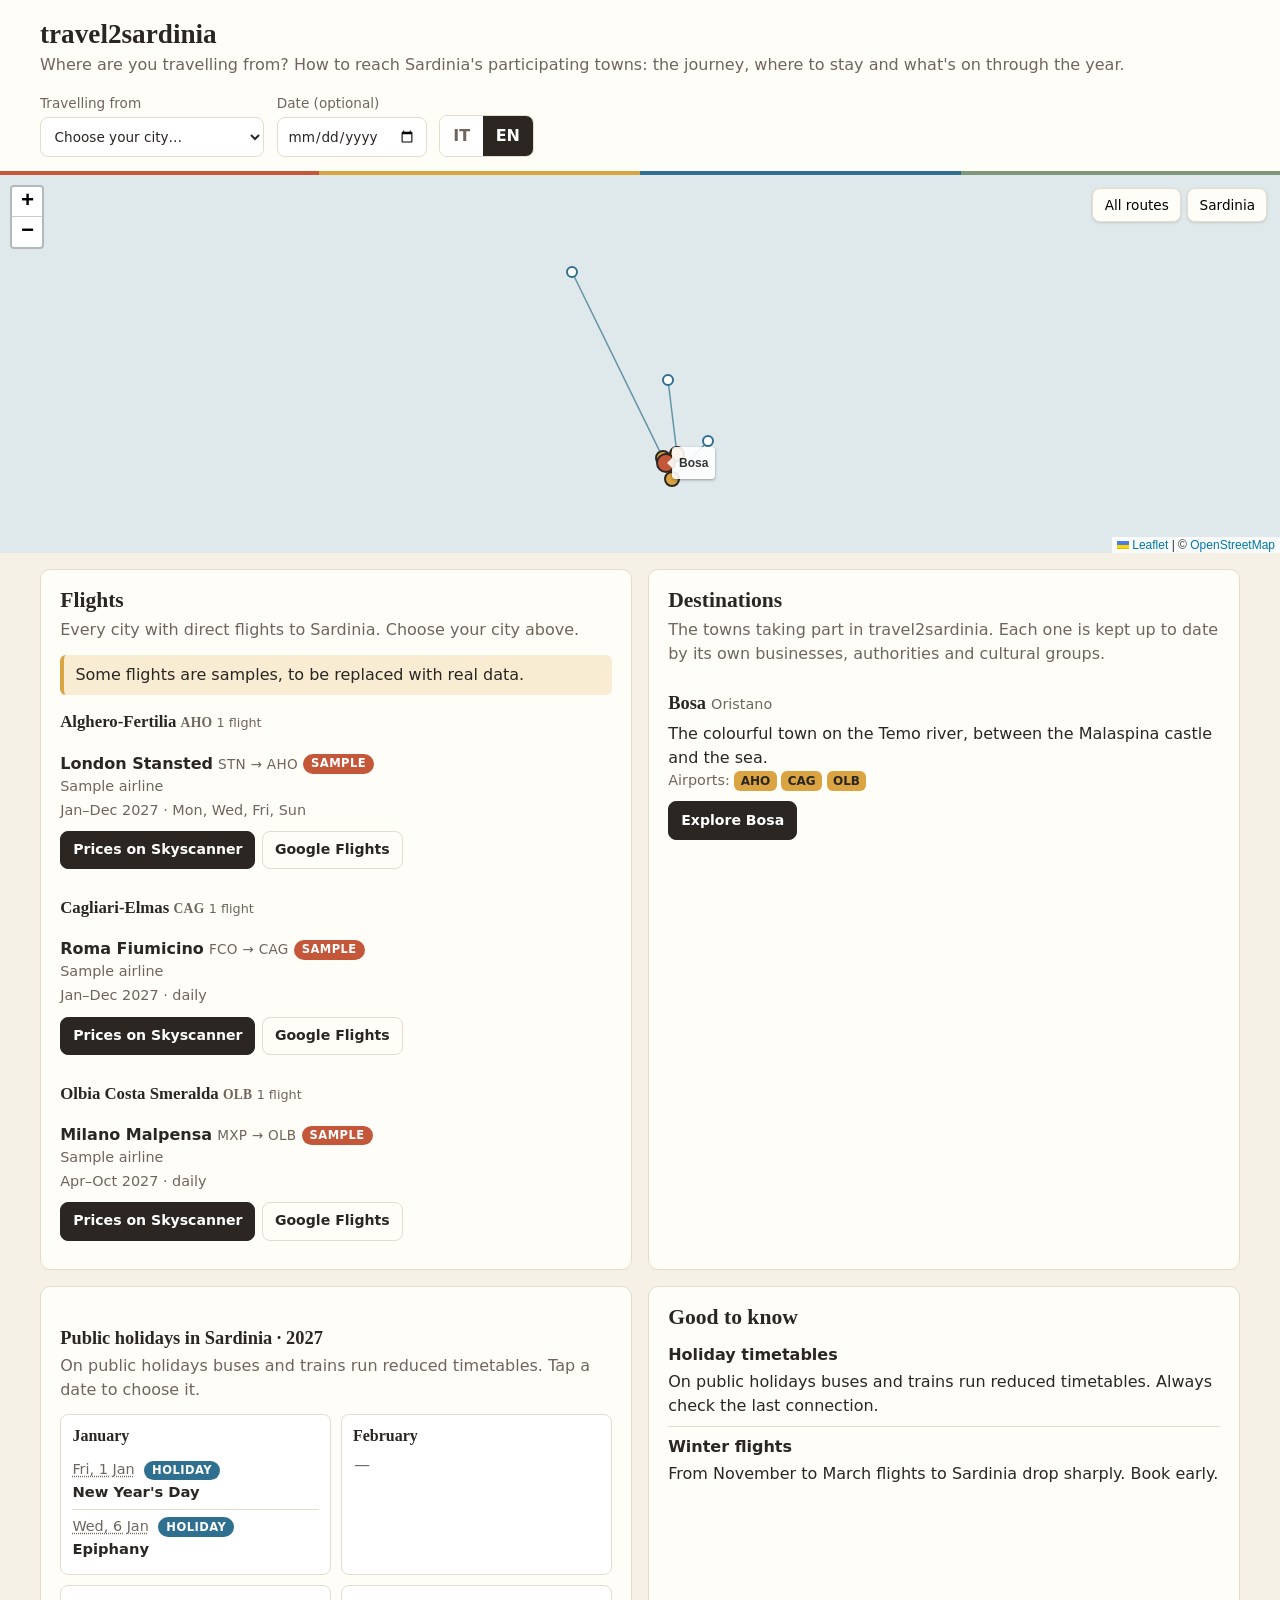
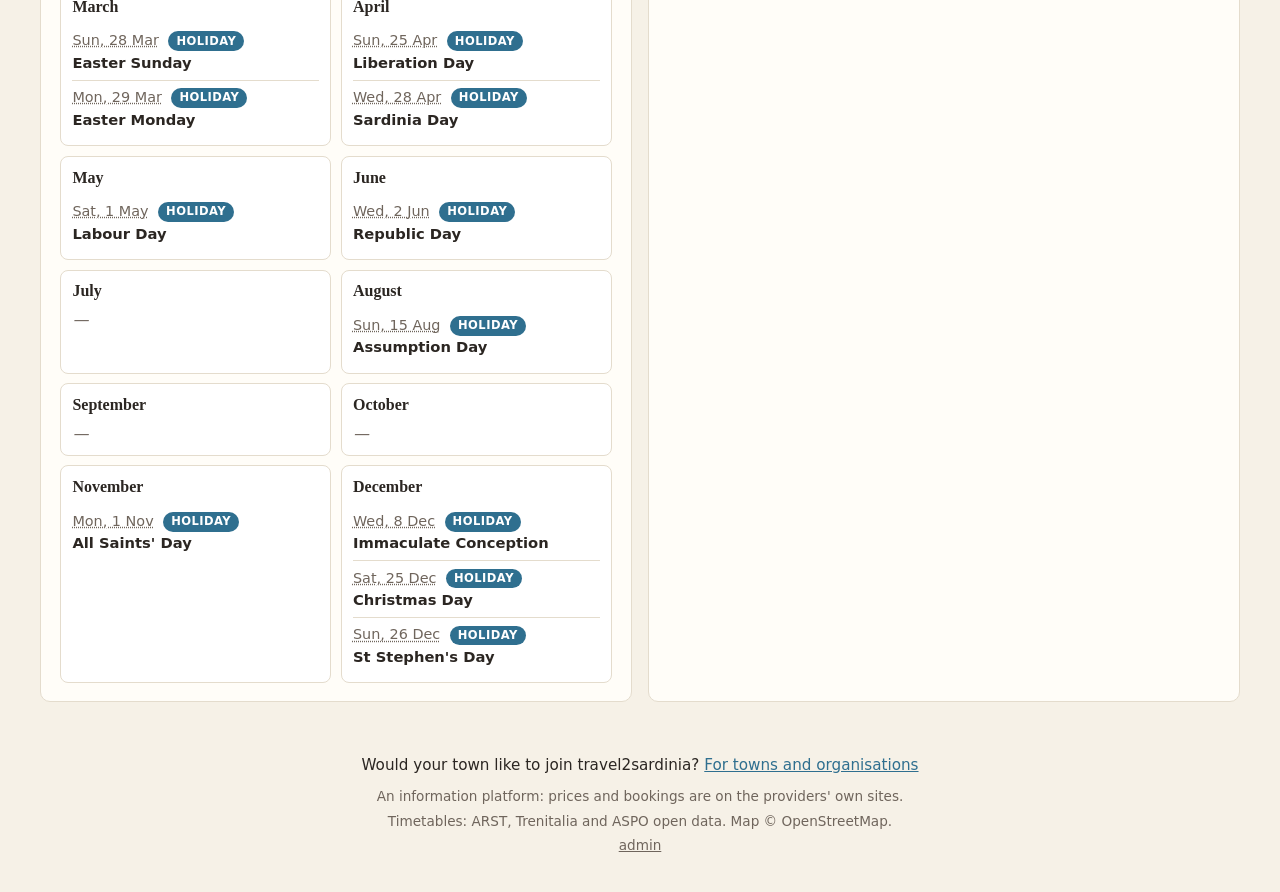
==== index.html @ 2753a371 "Reframe as travel2sardinia: island home, Bosa as first destination, per-town data, admin and organis" ====
<!doctype html>
<html lang="en">
<head>
  <meta charset="utf-8">
  <meta name="viewport" content="width=device-width, initial-scale=1">
  <title>travel2sardinia</title>
  <meta name="description" content="Come arrivare nei paesi della Sardegna: voli, autobus e treni, dove dormire, eventi. How to reach Sardinia's towns: flights, buses and trains, where to stay, events.">
  <link rel="icon" href="data:image/svg+xml,%3Csvg xmlns=%22http://www.w3.org/2000/svg%22 viewBox=%220 0 32 32%22%3E%3Ccircle cx=%2216%22 cy=%2216%22 r=%2214%22 fill=%22%23c4573a%22/%3E%3C/svg%3E">
  <link rel="stylesheet" href="vendor/leaflet/leaflet.css">
  <link rel="stylesheet" href="style.css">
</head>
<body data-page="home">
  <header class="top">
    <div class="brand">
      <h1 id="site-title">travel2sardinia</h1>
      <p id="tagline" class="tagline"></p>
    </div>
    <div class="controls">
      <label class="field"><span data-i18n="from"></span><select id="origin"></select></label>
      <label class="field">
        <span data-i18n="date"></span>
        <span class="date-wrap"><input type="date" id="date"><button type="button" id="clear-date" class="clear" hidden aria-label="Clear date">×</button></span>
      </label>
      <div class="lang" role="group" aria-label="Lingua / Language">
        <button type="button" data-lang="it">IT</button>
        <button type="button" data-lang="en">EN</button>
      </div>
    </div>
  </header>

  <div id="holiday-banner" class="banner" hidden></div>

  <section class="mapwrap">
    <div id="map" aria-label="Map"></div>
    <div class="mapbtns">
      <button type="button" id="fit-all" data-i18n="map_all"></button>
      <button type="button" id="fit-sardinia" data-i18n="map_sardinia"></button>
    </div>
  </section>

  <main>
    <section id="flights" class="panel">
      <h2 data-i18n="s1_title"></h2>
      <p class="intro" id="flights-intro"></p>
      <div id="flights-body"></div>
    </section>

    <section id="destinations" class="panel">
      <h2 data-i18n="dest_title"></h2>
      <p class="intro" data-i18n="dest_intro"></p>
      <div id="destinations-body"></div>
    </section>

    <section id="events" class="panel">
      <h2 id="year-title"></h2>
      <p class="intro" id="year-intro"></p>
      <div id="events-body"></div>
      <div id="year-body"></div>
    </section>

    <section id="info" class="panel">
      <h2 data-i18n="s5_title"></h2>
      <div id="info-body"></div>
    </section>
  </main>

  <footer>
    <p class="orgs"><span data-i18n="orgs_q_home"></span> <a id="orgs-link" href="organisations/" data-i18n="orgs_link_home"></a></p>
    <p data-i18n="footer_info"></p>
    <p data-i18n="footer_data"></p>
    <p><a href="admin/" class="admin-link">admin</a></p>
  </footer>

  <script src="vendor/leaflet/leaflet.js"></script>
  <script src="i18n.js"></script>
  <script src="app.js"></script>
</body>
</html>
---- vendor/leaflet/leaflet.css ----
/* required styles */

.leaflet-pane,
.leaflet-tile,
.leaflet-marker-icon,
.leaflet-marker-shadow,
.leaflet-tile-container,
.leaflet-pane > svg,
.leaflet-pane > canvas,
.leaflet-zoom-box,
.leaflet-image-layer,
.leaflet-layer {
	position: absolute;
	left: 0;
	top: 0;
	}
.leaflet-container {
	overflow: hidden;
	}
.leaflet-tile,
.leaflet-marker-icon,
.leaflet-marker-shadow {
	-webkit-user-select: none;
	   -moz-user-select: none;
	        user-select: none;
	  -webkit-user-drag: none;
	}
/* Prevents IE11 from highlighting tiles in blue */
.leaflet-tile::selection {
	background: transparent;
}
/* Safari renders non-retina tile on retina better with this, but Chrome is worse */
.leaflet-safari .leaflet-tile {
	image-rendering: -webkit-optimize-contrast;
	}
/* hack that prevents hw layers "stretching" when loading new tiles */
.leaflet-safari .leaflet-tile-container {
	width: 1600px;
	height: 1600px;
	-webkit-transform-origin: 0 0;
	}
.leaflet-marker-icon,
.leaflet-marker-shadow {
	display: block;
	}
/* .leaflet-container svg: reset svg max-width decleration shipped in Joomla! (joomla.org) 3.x */
/* .leaflet-container img: map is broken in FF if you have max-width: 100% on tiles */
.leaflet-container .leaflet-overlay-pane svg {
	max-width: none !important;
	max-height: none !important;
	}
.leaflet-container .leaflet-marker-pane img,
.leaflet-container .leaflet-shadow-pane img,
.leaflet-container .leaflet-tile-pane img,
.leaflet-container img.leaflet-image-layer,
.leaflet-container .leaflet-tile {
	max-width: none !important;
	max-height: none !important;
	width: auto;
	padding: 0;
	}

.leaflet-container img.leaflet-tile {
	/* See: https://bugs.chromium.org/p/chromium/issues/detail?id=600120 */
	mix-blend-mode: plus-lighter;
}

.leaflet-container.leaflet-touch-zoom {
	-ms-touch-action: pan-x pan-y;
	touch-action: pan-x pan-y;
	}
.leaflet-container.leaflet-touch-drag {
	-ms-touch-action: pinch-zoom;
	/* Fallback for FF which doesn't support pinch-zoom */
	touch-action: none;
	touch-action: pinch-zoom;
}
.leaflet-container.leaflet-touch-drag.leaflet-touch-zoom {
	-ms-touch-action: none;
	touch-action: none;
}
.leaflet-container {
	-webkit-tap-highlight-color: transparent;
}
.leaflet-container a {
	-webkit-tap-highlight-color: rgba(51, 181, 229, 0.4);
}
.leaflet-tile {
	filter: inherit;
	visibility: hidden;
	}
.leaflet-tile-loaded {
	visibility: inherit;
	}
.leaflet-zoom-box {
	width: 0;
	height: 0;
	-moz-box-sizing: border-box;
	     box-sizing: border-box;
	z-index: 800;
	}
/* workaround for https://bugzilla.mozilla.org/show_bug.cgi?id=888319 */
.leaflet-overlay-pane svg {
	-moz-user-select: none;
	}

.leaflet-pane         { z-index: 400; }

.leaflet-tile-pane    { z-index: 200; }
.leaflet-overlay-pane { z-index: 400; }
.leaflet-shadow-pane  { z-index: 500; }
.leaflet-marker-pane  { z-index: 600; }
.leaflet-tooltip-pane   { z-index: 650; }
.leaflet-popup-pane   { z-index: 700; }

.leaflet-map-pane canvas { z-index: 100; }
.leaflet-map-pane svg    { z-index: 200; }

.leaflet-vml-shape {
	width: 1px;
	height: 1px;
	}
.lvml {
	behavior: url(#default#VML);
	display: inline-block;
	position: absolute;
	}


/* control positioning */

.leaflet-control {
	position: relative;
	z-index: 800;
	pointer-events: visiblePainted; /* IE 9-10 doesn't have auto */
	pointer-events: auto;
	}
.leaflet-top,
.leaflet-bottom {
	position: absolute;
	z-index: 1000;
	pointer-events: none;
	}
.leaflet-top {
	top: 0;
	}
.leaflet-right {
	right: 0;
	}
.leaflet-bottom {
	bottom: 0;
	}
.leaflet-left {
	left: 0;
	}
.leaflet-control {
	float: left;
	clear: both;
	}
.leaflet-right .leaflet-control {
	float: right;
	}
.leaflet-top .leaflet-control {
	margin-top: 10px;
	}
.leaflet-bottom .leaflet-control {
	margin-bottom: 10px;
	}
.leaflet-left .leaflet-control {
	margin-left: 10px;
	}
.leaflet-right .leaflet-control {
	margin-right: 10px;
	}


/* zoom and fade animations */

.leaflet-fade-anim .leaflet-popup {
	opacity: 0;
	-webkit-transition: opacity 0.2s linear;
	   -moz-transition: opacity 0.2s linear;
	        transition: opacity 0.2s linear;
	}
.leaflet-fade-anim .leaflet-map-pane .leaflet-popup {
	opacity: 1;
	}
.leaflet-zoom-animated {
	-webkit-transform-origin: 0 0;
	    -ms-transform-origin: 0 0;
	        transform-origin: 0 0;
	}
svg.leaflet-zoom-animated {
	will-change: transform;
}

.leaflet-zoom-anim .leaflet-zoom-animated {
	-webkit-transition: -webkit-transform 0.25s cubic-bezier(0,0,0.25,1);
	   -moz-transition:    -moz-transform 0.25s cubic-bezier(0,0,0.25,1);
	        transition:         transform 0.25s cubic-bezier(0,0,0.25,1);
	}
.leaflet-zoom-anim .leaflet-tile,
.leaflet-pan-anim .leaflet-tile {
	-webkit-transition: none;
	   -moz-transition: none;
	        transition: none;
	}

.leaflet-zoom-anim .leaflet-zoom-hide {
	visibility: hidden;
	}


/* cursors */

.leaflet-interactive {
	cursor: pointer;
	}
.leaflet-grab {
	cursor: -webkit-grab;
	cursor:    -moz-grab;
	cursor:         grab;
	}
.leaflet-crosshair,
.leaflet-crosshair .leaflet-interactive {
	cursor: crosshair;
	}
.leaflet-popup-pane,
.leaflet-control {
	cursor: auto;
	}
.leaflet-dragging .leaflet-grab,
.leaflet-dragging .leaflet-grab .leaflet-interactive,
.leaflet-dragging .leaflet-marker-draggable {
	cursor: move;
	cursor: -webkit-grabbing;
	cursor:    -moz-grabbing;
	cursor:         grabbing;
	}

/* marker & overlays interactivity */
.leaflet-marker-icon,
.leaflet-marker-shadow,
.leaflet-image-layer,
.leaflet-pane > svg path,
.leaflet-tile-container {
	pointer-events: none;
	}

.leaflet-marker-icon.leaflet-interactive,
.leaflet-image-layer.leaflet-interactive,
.leaflet-pane > svg path.leaflet-interactive,
svg.leaflet-image-layer.leaflet-interactive path {
	pointer-events: visiblePainted; /* IE 9-10 doesn't have auto */
	pointer-events: auto;
	}

/* visual tweaks */

.leaflet-container {
	background: #ddd;
	outline-offset: 1px;
	}
.leaflet-container a {
	color: #0078A8;
	}
.leaflet-zoom-box {
	border: 2px dotted #38f;
	background: rgba(255,255,255,0.5);
	}


/* general typography */
.leaflet-container {
	font-family: "Helvetica Neue", Arial, Helvetica, sans-serif;
	font-size: 12px;
	font-size: 0.75rem;
	line-height: 1.5;
	}


/* general toolbar styles */

.leaflet-bar {
	box-shadow: 0 1px 5px rgba(0,0,0,0.65);
	border-radius: 4px;
	}
.leaflet-bar a {
	background-color: #fff;
	border-bottom: 1px solid #ccc;
	width: 26px;
	height: 26px;
	line-height: 26px;
	display: block;
	text-align: center;
	text-decoration: none;
	color: black;
	}
.leaflet-bar a,
.leaflet-control-layers-toggle {
	background-position: 50% 50%;
	background-repeat: no-repeat;
	display: block;
	}
.leaflet-bar a:hover,
.leaflet-bar a:focus {
	background-color: #f4f4f4;
	}
.leaflet-bar a:first-child {
	border-top-left-radius: 4px;
	border-top-right-radius: 4px;
	}
.leaflet-bar a:last-child {
	border-bottom-left-radius: 4px;
	border-bottom-right-radius: 4px;
	border-bottom: none;
	}
.leaflet-bar a.leaflet-disabled {
	cursor: default;
	background-color: #f4f4f4;
	color: #bbb;
	}

.leaflet-touch .leaflet-bar a {
	width: 30px;
	height: 30px;
	line-height: 30px;
	}
.leaflet-touch .leaflet-bar a:first-child {
	border-top-left-radius: 2px;
	border-top-right-radius: 2px;
	}
.leaflet-touch .leaflet-bar a:last-child {
	border-bottom-left-radius: 2px;
	border-bottom-right-radius: 2px;
	}

/* zoom control */

.leaflet-control-zoom-in,
.leaflet-control-zoom-out {
	font: bold 18px 'Lucida Console', Monaco, monospace;
	text-indent: 1px;
	}

.leaflet-touch .leaflet-control-zoom-in, .leaflet-touch .leaflet-control-zoom-out  {
	font-size: 22px;
	}


/* layers control */

.leaflet-control-layers {
	box-shadow: 0 1px 5px rgba(0,0,0,0.4);
	background: #fff;
	border-radius: 5px;
	}
.leaflet-control-layers-toggle {
	background-image: url(images/layers.png);
	width: 36px;
	height: 36px;
	}
.leaflet-retina .leaflet-control-layers-toggle {
	background-image: url(images/layers-2x.png);
	background-size: 26px 26px;
	}
.leaflet-touch .leaflet-control-layers-toggle {
	width: 44px;
	height: 44px;
	}
.leaflet-control-layers .leaflet-control-layers-list,
.leaflet-control-layers-expanded .leaflet-control-layers-toggle {
	display: none;
	}
.leaflet-control-layers-expanded .leaflet-control-layers-list {
	display: block;
	position: relative;
	}
.leaflet-control-layers-expanded {
	padding: 6px 10px 6px 6px;
	color: #333;
	background: #fff;
	}
.leaflet-control-layers-scrollbar {
	overflow-y: scroll;
	overflow-x: hidden;
	padding-right: 5px;
	}
.leaflet-control-layers-selector {
	margin-top: 2px;
	position: relative;
	top: 1px;
	}
.leaflet-control-layers label {
	display: block;
	font-size: 13px;
	font-size: 1.08333em;
	}
.leaflet-control-layers-separator {
	height: 0;
	border-top: 1px solid #ddd;
	margin: 5px -10px 5px -6px;
	}

/* Default icon URLs */
.leaflet-default-icon-path { /* used only in path-guessing heuristic, see L.Icon.Default */
	background-image: url(images/marker-icon.png);
	}


/* attribution and scale controls */

.leaflet-container .leaflet-control-attribution {
	background: #fff;
	background: rgba(255, 255, 255, 0.8);
	margin: 0;
	}
.leaflet-control-attribution,
.leaflet-control-scale-line {
	padding: 0 5px;
	color: #333;
	line-height: 1.4;
	}
.leaflet-control-attribution a {
	text-decoration: none;
	}
.leaflet-control-attribution a:hover,
.leaflet-control-attribution a:focus {
	text-decoration: underline;
	}
.leaflet-attribution-flag {
	display: inline !important;
	vertical-align: baseline !important;
	width: 1em;
	height: 0.6669em;
	}
.leaflet-left .leaflet-control-scale {
	margin-left: 5px;
	}
.leaflet-bottom .leaflet-control-scale {
	margin-bottom: 5px;
	}
.leaflet-control-scale-line {
	border: 2px solid #777;
	border-top: none;
	line-height: 1.1;
	padding: 2px 5px 1px;
	white-space: nowrap;
	-moz-box-sizing: border-box;
	     box-sizing: border-box;
	background: rgba(255, 255, 255, 0.8);
	text-shadow: 1px 1px #fff;
	}
.leaflet-control-scale-line:not(:first-child) {
	border-top: 2px solid #777;
	border-bottom: none;
	margin-top: -2px;
	}
.leaflet-control-scale-line:not(:first-child):not(:last-child) {
	border-bottom: 2px solid #777;
	}

.leaflet-touch .leaflet-control-attribution,
.leaflet-touch .leaflet-control-layers,
.leaflet-touch .leaflet-bar {
	box-shadow: none;
	}
.leaflet-touch .leaflet-control-layers,
.leaflet-touch .leaflet-bar {
	border: 2px solid rgba(0,0,0,0.2);
	background-clip: padding-box;
	}


/* popup */

.leaflet-popup {
	position: absolute;
	text-align: center;
	margin-bottom: 20px;
	}
.leaflet-popup-content-wrapper {
	padding: 1px;
	text-align: left;
	border-radius: 12px;
	}
.leaflet-popup-content {
	margin: 13px 24px 13px 20px;
	line-height: 1.3;
	font-size: 13px;
	font-size: 1.08333em;
	min-height: 1px;
	}
.leaflet-popup-content p {
	margin: 17px 0;
	margin: 1.3em 0;
	}
.leaflet-popup-tip-container {
	width: 40px;
	height: 20px;
	position: absolute;
	left: 50%;
	margin-top: -1px;
	margin-left: -20px;
	overflow: hidden;
	pointer-events: none;
	}
.leaflet-popup-tip {
	width: 17px;
	height: 17px;
	padding: 1px;

	margin: -10px auto 0;
	pointer-events: auto;

	-webkit-transform: rotate(45deg);
	   -moz-transform: rotate(45deg);
	    -ms-transform: rotate(45deg);
	        transform: rotate(45deg);
	}
.leaflet-popup-content-wrapper,
.leaflet-popup-tip {
	background: white;
	color: #333;
	box-shadow: 0 3px 14px rgba(0,0,0,0.4);
	}
.leaflet-container a.leaflet-popup-close-button {
	position: absolute;
	top: 0;
	right: 0;
	border: none;
	text-align: center;
	width: 24px;
	height: 24px;
	font: 16px/24px Tahoma, Verdana, sans-serif;
	color: #757575;
	text-decoration: none;
	background: transparent;
	}
.leaflet-container a.leaflet-popup-close-button:hover,
.leaflet-container a.leaflet-popup-close-button:focus {
	color: #585858;
	}
.leaflet-popup-scrolled {
	overflow: auto;
	}

.leaflet-oldie .leaflet-popup-content-wrapper {
	-ms-zoom: 1;
	}
.leaflet-oldie .leaflet-popup-tip {
	width: 24px;
	margin: 0 auto;

	-ms-filter: "progid:DXImageTransform.Microsoft.Matrix(M11=0.70710678, M12=0.70710678, M21=-0.70710678, M22=0.70710678)";
	filter: progid:DXImageTransform.Microsoft.Matrix(M11=0.70710678, M12=0.70710678, M21=-0.70710678, M22=0.70710678);
	}

.leaflet-oldie .leaflet-control-zoom,
.leaflet-oldie .leaflet-control-layers,
.leaflet-oldie .leaflet-popup-content-wrapper,
.leaflet-oldie .leaflet-popup-tip {
	border: 1px solid #999;
	}


/* div icon */

.leaflet-div-icon {
	background: #fff;
	border: 1px solid #666;
	}


/* Tooltip */
/* Base styles for the element that has a tooltip */
.leaflet-tooltip {
	position: absolute;
	padding: 6px;
	background-color: #fff;
	border: 1px solid #fff;
	border-radius: 3px;
	color: #222;
	white-space: nowrap;
	-webkit-user-select: none;
	-moz-user-select: none;
	-ms-user-select: none;
	user-select: none;
	pointer-events: none;
	box-shadow: 0 1px 3px rgba(0,0,0,0.4);
	}
.leaflet-tooltip.leaflet-interactive {
	cursor: pointer;
	pointer-events: auto;
	}
.leaflet-tooltip-top:before,
.leaflet-tooltip-bottom:before,
.leaflet-tooltip-left:before,
.leaflet-tooltip-right:before {
	position: absolute;
	pointer-events: none;
	border: 6px solid transparent;
	background: transparent;
	content: "";
	}

/* Directions */

.leaflet-tooltip-bottom {
	margin-top: 6px;
}
.leaflet-tooltip-top {
	margin-top: -6px;
}
.leaflet-tooltip-bottom:before,
.leaflet-tooltip-top:before {
	left: 50%;
	margin-left: -6px;
	}
.leaflet-tooltip-top:before {
	bottom: 0;
	margin-bottom: -12px;
	border-top-color: #fff;
	}
.leaflet-tooltip-bottom:before {
	top: 0;
	margin-top: -12px;
	margin-left: -6px;
	border-bottom-color: #fff;
	}
.leaflet-tooltip-left {
	margin-left: -6px;
}
.leaflet-tooltip-right {
	margin-left: 6px;
}
.leaflet-tooltip-left:before,
.leaflet-tooltip-right:before {
	top: 50%;
	margin-top: -6px;
	}
.leaflet-tooltip-left:before {
	right: 0;
	margin-right: -12px;
	border-left-color: #fff;
	}
.leaflet-tooltip-right:before {
	left: 0;
	margin-left: -12px;
	border-right-color: #fff;
	}

/* Printing */

@media print {
	/* Prevent printers from removing background-images of controls. */
	.leaflet-control {
		-webkit-print-color-adjust: exact;
		print-color-adjust: exact;
		}
	}
---- style.css ----
:root {
  --bg: #f6f1e7;
  --paper: #fffdf8;
  --ink: #2b2622;
  --muted: #6f655c;
  --line: #e4dccd;
  --terracotta: #c4573a;
  --ochre: #d9a441;
  --sea: #2f6f8f;
  --sage: #7d9a78;
  --radius: 10px;
}
* { box-sizing: border-box; }
html { -webkit-text-size-adjust: 100%; }
body {
  margin: 0; background: var(--bg); color: var(--ink);
  font: 16px/1.5 system-ui, -apple-system, "Segoe UI", Roboto, sans-serif;
}
h1, h2, h3 { font-family: Georgia, "Times New Roman", serif; font-weight: 600; line-height: 1.2; }
h1 { font-size: 1.7rem; margin: 0; }
h2 { font-size: 1.35rem; margin: 0 0 .25rem; }
h3 { font-size: 1.05rem; margin: 1.1rem 0 .5rem; }
a { color: var(--sea); }

.top {
  display: flex; flex-wrap: wrap; gap: 1rem; align-items: flex-end; justify-content: space-between;
  padding: 1.1rem clamp(1rem, 4vw, 2.5rem) .9rem;
  background: var(--paper); border-bottom: 4px solid transparent;
  border-image: linear-gradient(90deg, var(--terracotta) 0 25%, var(--ochre) 25% 50%, var(--sea) 50% 75%, var(--sage) 75%) 1;
}
.tagline { margin: .2rem 0 0; color: var(--muted); }
.controls { display: flex; gap: .8rem; align-items: flex-end; flex-wrap: wrap; }
.field { display: flex; flex-direction: column; gap: .2rem; font-size: .85rem; color: var(--muted); }
input, select {
  font: inherit; color: var(--ink); background: #fff; border: 1px solid var(--line);
  border-radius: 8px; padding: .45rem .6rem; min-height: 2.5rem;
}
.lang { display: inline-flex; border: 1px solid var(--line); border-radius: 8px; overflow: hidden; }
.lang button {
  font: inherit; font-weight: 600; border: 0; background: #fff; color: var(--muted);
  padding: .45rem .8rem; min-height: 2.5rem; cursor: pointer;
}
.lang button[aria-pressed="true"] { background: var(--ink); color: #fff; }

.banner { background: var(--ochre); color: var(--ink); padding: .6rem clamp(1rem, 4vw, 2.5rem); font-weight: 600; }

.mapwrap { position: relative; }
#map { height: clamp(260px, 42vh, 460px); background: #dfe8ea; }
.mapbtns { position: absolute; right: .8rem; top: .8rem; z-index: 500; display: flex; gap: .4rem; }
.mapbtns button {
  font: inherit; font-size: .85rem; background: var(--paper); border: 1px solid var(--line);
  border-radius: 8px; padding: .35rem .7rem; cursor: pointer; box-shadow: 0 1px 3px rgba(0,0,0,.12);
}
.bosa-label { font-weight: 700; }

main {
  display: grid; gap: 1rem; padding: 1rem clamp(1rem, 4vw, 2.5rem) 2rem;
  grid-template-columns: repeat(auto-fit, minmax(min(100%, 420px), 1fr));
  max-width: 1300px; margin: 0 auto;
}
.panel { background: var(--paper); border: 1px solid var(--line); border-radius: var(--radius); padding: 1.1rem 1.2rem; }
#flights, #transfer { grid-column: 1 / -1; }
@media (min-width: 900px) { #flights { grid-column: auto; } #transfer { grid-column: auto; } }
.panel-head { display: flex; justify-content: space-between; align-items: center; gap: .8rem; flex-wrap: wrap; }
.intro { color: var(--muted); margin: .1rem 0 .8rem; }
.row { display: flex; gap: .8rem; flex-wrap: wrap; margin-bottom: .6rem; }

.cards, .events, .tips, .itins, .legs { list-style: none; padding: 0; margin: 0; }
.card {
  display: flex; flex-wrap: wrap; justify-content: space-between; gap: .6rem; align-items: center;
  padding: .7rem 0; border-top: 1px solid var(--line);
}
.card:first-child { border-top: 0; }
.card p { margin: .3rem 0 0; }
.meta { color: var(--muted); font-size: .9rem; }
.code { color: var(--muted); font-size: .85rem; font-variant-numeric: tabular-nums; letter-spacing: .02em; }
.count { color: var(--muted); font-family: system-ui, sans-serif; font-size: .8rem; font-weight: 400; }
.actions { display: flex; gap: .4rem; flex-wrap: wrap; }
.btn {
  display: inline-block; font: inherit; font-size: .88rem; font-weight: 600; text-decoration: none;
  background: var(--ink); color: #fff; border: 1px solid var(--ink); border-radius: 8px;
  padding: .45rem .75rem; cursor: pointer; min-height: 2.4rem;
}
.btn.ghost { background: transparent; color: var(--ink); border-color: var(--line); }
.btn:hover { filter: brightness(1.1); }
.link-btn { background: none; border: 0; padding: .4rem 0; font: inherit; color: var(--sea); text-decoration: underline; cursor: pointer; }
.badge {
  display: inline-block; font-size: .72rem; font-weight: 700; text-transform: uppercase; letter-spacing: .04em;
  background: var(--terracotta); color: #fff; border-radius: 999px; padding: .08rem .5rem; vertical-align: middle;
}
.badge.soft { background: #efe6d4; color: var(--muted); }
.badge.hol { background: var(--sea); }
.notice { background: #f8edd2; border-left: 4px solid var(--ochre); padding: .5rem .7rem; border-radius: 6px; margin: .4rem 0 .8rem; }
.empty { color: var(--muted); font-style: italic; }
.small { color: var(--muted); font-size: .82rem; margin-top: .8rem; }

.itin { border: 1px solid var(--line); border-radius: 8px; padding: .7rem .8rem; margin: .5rem 0; }
.itin-head { margin-bottom: .3rem; }
.legs li { padding: .15rem 0; font-variant-numeric: tabular-nums; }
.legs .mode { display: inline-block; width: 1.4rem; }
.itin .actions { margin-top: .5rem; }

.event { padding: .55rem 0; border-top: 1px solid var(--line); }
.event:first-child { border-top: 0; }
.event .when { font-variant-numeric: tabular-nums; color: var(--muted); font-size: .9rem; margin-right: .3rem; }
.tips li { padding: .5rem 0; border-top: 1px solid var(--line); }
.tips li:first-child { border-top: 0; }
.tips p { margin: .2rem 0 0; }

footer { text-align: center; color: var(--muted); font-size: .85rem; padding: 1rem 1rem 2rem; }
footer p { margin: .25rem 0; }
.admin-link { color: var(--muted); }
:focus-visible { outline: 3px solid var(--sea); outline-offset: 2px; }

/* --- city-first controls --- */
.date-wrap { display: inline-flex; align-items: center; gap: .3rem; }
.clear { font: inherit; font-size: 1.2rem; line-height: 1; border: 1px solid var(--line); background: #fff; border-radius: 8px; width: 2.5rem; height: 2.5rem; cursor: pointer; color: var(--muted); }
#origin { min-width: 14rem; }
.sched { margin-top: .15rem; }
.status { margin-top: .3rem; }
.badge.ok { background: var(--sage); }

/* --- year at a glance --- */
#year-title { margin-top: 1.4rem; font-size: 1.15rem; }
.months { display: grid; gap: .6rem; grid-template-columns: repeat(auto-fill, minmax(min(100%, 220px), 1fr)); }
.month { border: 1px solid var(--line); border-radius: 8px; padding: .55rem .7rem; background: #fff; }
.month.current { border-color: var(--terracotta); box-shadow: inset 0 0 0 1px var(--terracotta); }
.month h4 { margin: 0 0 .3rem; font-family: Georgia, serif; font-size: 1rem; text-transform: capitalize; display: flex; justify-content: space-between; align-items: center; }
.month .event { padding: .35rem 0; font-size: .92rem; }
.month .empty { margin: 0; }
.fly { font-family: system-ui, sans-serif; font-size: .72rem; font-weight: 700; border-radius: 999px; padding: .05rem .45rem; }
.fly.yes { background: var(--sea); color: #fff; }
.fly.no { background: #efe6d4; color: var(--muted); }
button.when { font: inherit; font-size: .88rem; background: none; border: 0; padding: 0; color: var(--sea); text-decoration: underline dotted; cursor: pointer; font-variant-numeric: tabular-nums; }
.small-btn { font-size: .8rem; padding: .25rem .55rem; min-height: 0; margin-top: .3rem; }
footer .orgs { font-size: .95rem; color: var(--ink); margin-bottom: .6rem; }

/* --- organisations page --- */
.org-main { display: block; max-width: 760px; }
.org-main .panel { margin-bottom: 1rem; }
.org-main ol, .org-main ul { padding-left: 1.2rem; }
.org-main li { margin: .25rem 0; }
.steps { list-style: none; padding: 0 !important; display: grid; gap: .5rem; }
.steps li { display: grid; grid-template-columns: 5.5rem 1fr; gap: .6rem; border-top: 1px solid var(--line); padding-top: .5rem; }
.steps li:first-child { border-top: 0; }
.steps .day { font-weight: 700; color: var(--terracotta); }
[data-only]:not(.show) { display: none !important; }

[hidden] { display: none !important; }

/* --- island / destination --- */
.crumb { margin: 0 0 .2rem; font-size: .88rem; color: var(--muted); }
.crumb a { color: var(--sea); }
.step { display: inline-grid; place-items: center; width: 1.6rem; height: 1.6rem; border-radius: 50%; background: var(--ink); color: #fff; font: 700 .85rem system-ui, sans-serif; vertical-align: .15em; margin-right: .2rem; }
.dest-label, .bosa-label { font-weight: 700; }
.dest-name { font-family: Georgia, serif; font-size: 1.15rem; }
.ap { display: inline-block; font-size: .75rem; font-weight: 700; border-radius: 6px; padding: .05rem .4rem; background: var(--ochre); color: var(--ink); }
.ap.off { background: #efe6d4; color: var(--muted); text-decoration: line-through; }
#destinations { grid-column: 1 / -1; }
@media (min-width: 900px) { #destinations { grid-column: auto; } }
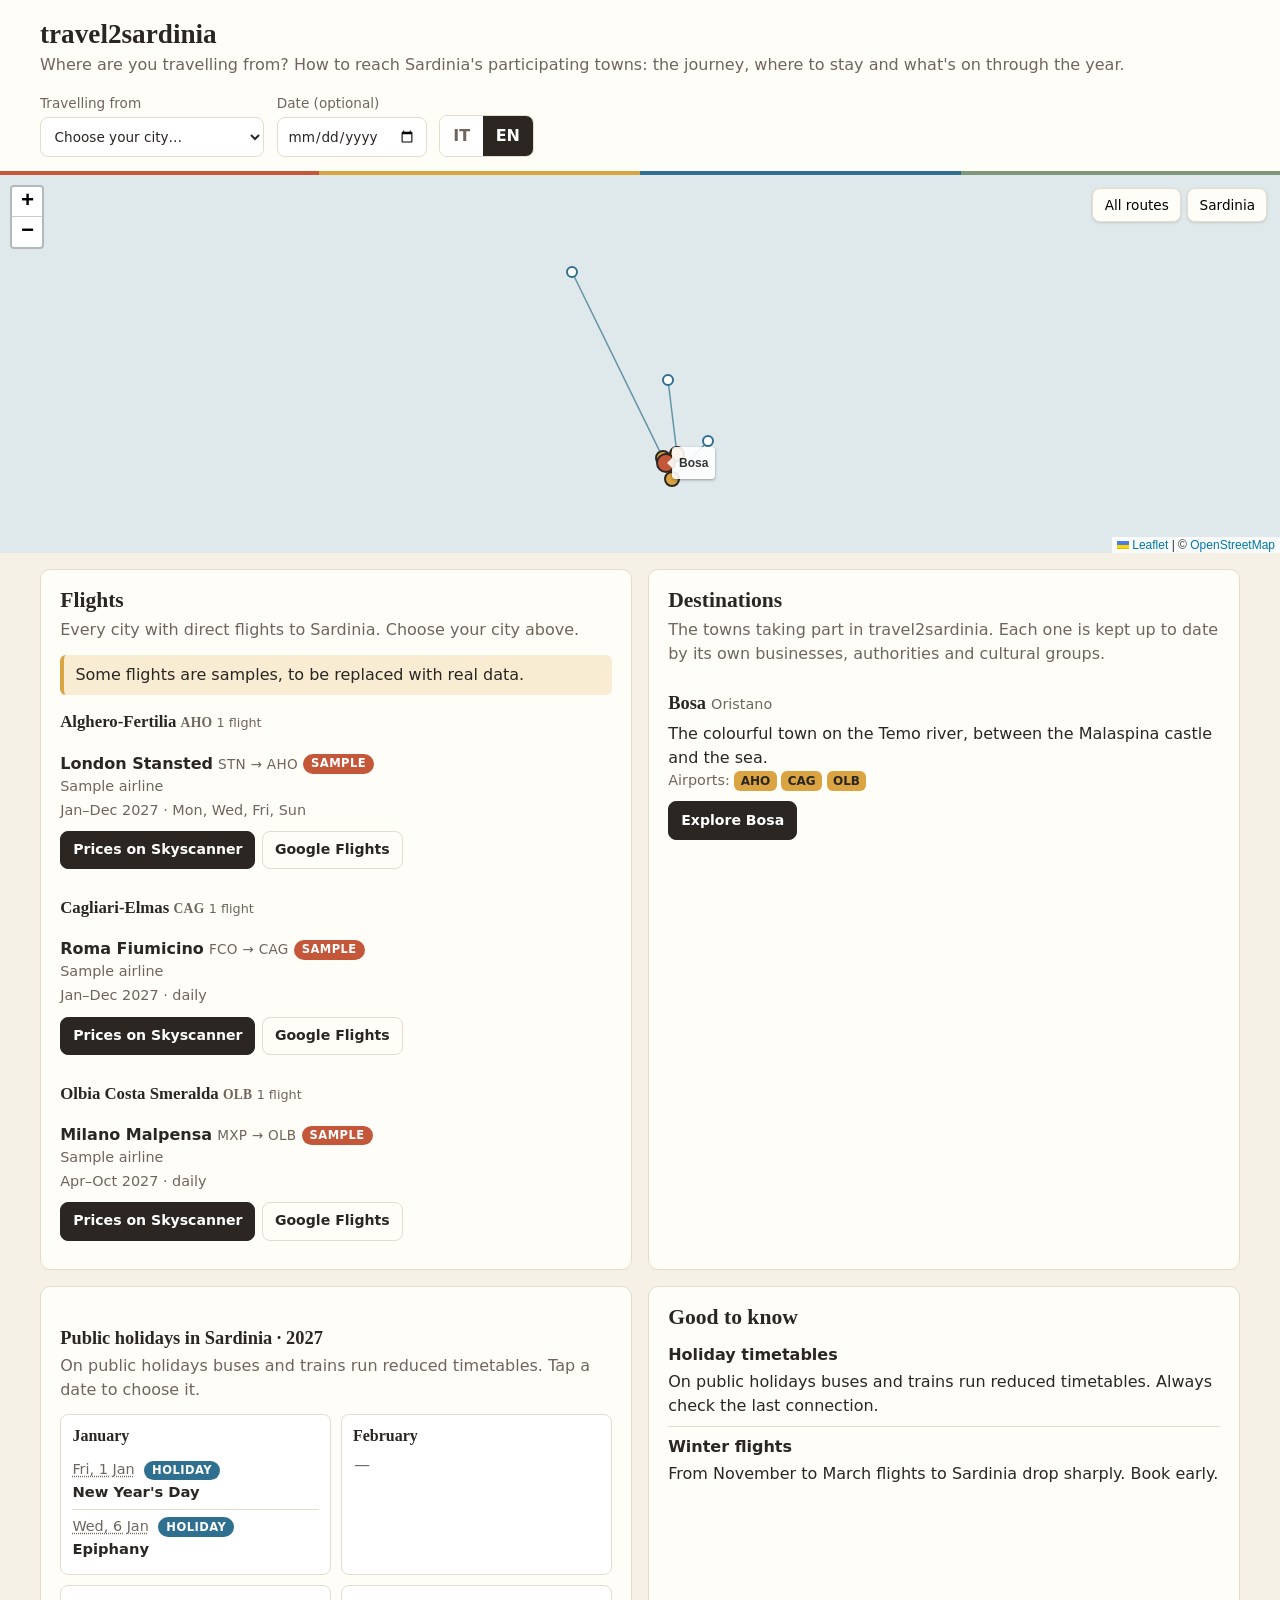
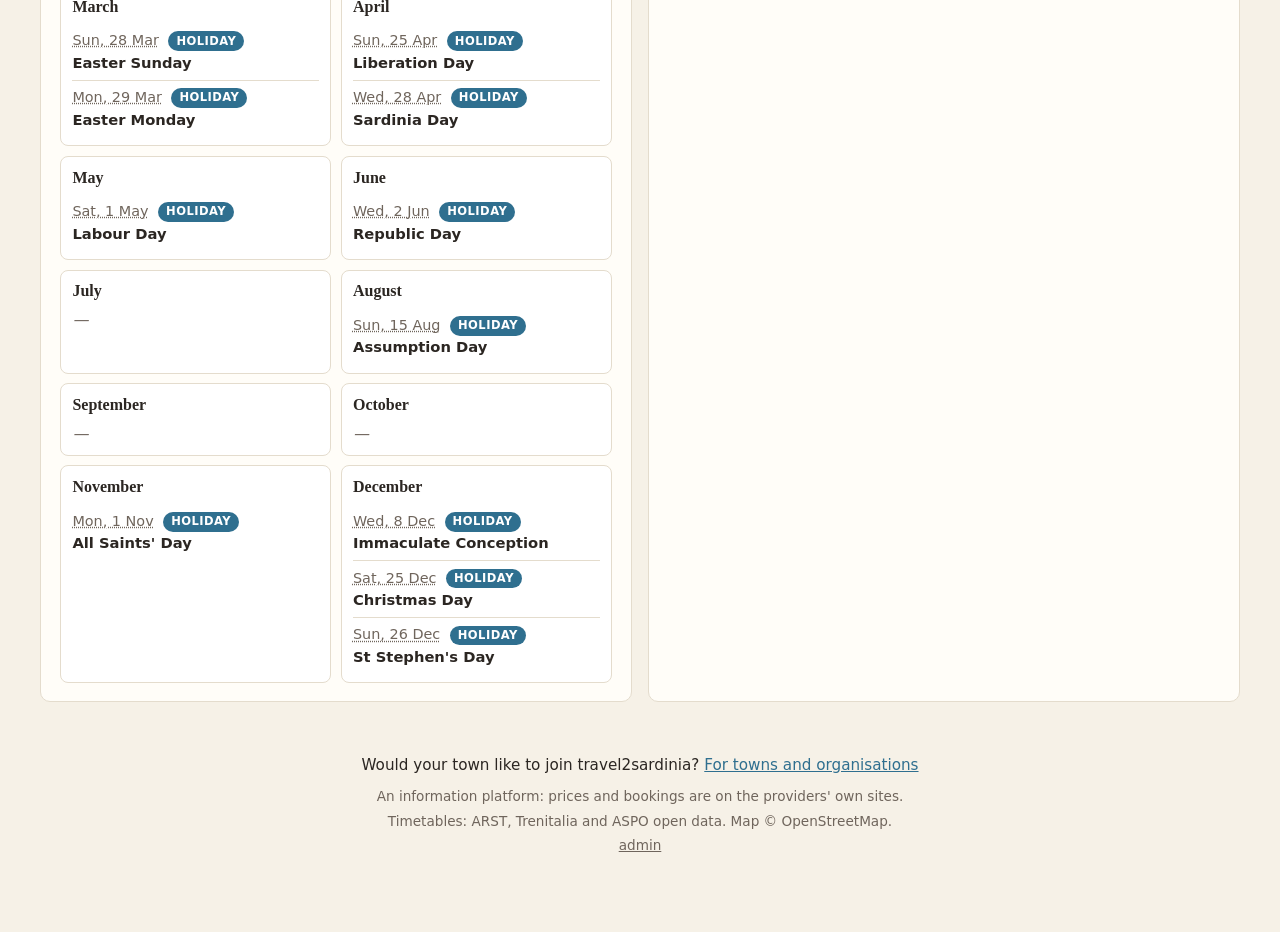
==== commit c6573868: "Add public 'Report an error' button routed to town coordinator or network contact Co-Authored-By: Cl" ====
--- a/index.html
+++ b/index.html
@@ -71,6 +71,21 @@
     <p><a href="admin/" class="admin-link">admin</a></p>
   </footer>
 
+  <button type="button" id="feedback-open" class="feedback-btn" hidden data-i18n="fb_button"></button>
+  <dialog id="feedback" aria-labelledby="fb-title">
+    <form id="feedback-form" method="dialog">
+      <h2 id="fb-title" data-i18n="fb_title"></h2>
+      <p class="intro" data-i18n="fb_intro"></p>
+      <label class="field"><span data-i18n="fb_section"></span><select id="fb-section"></select></label>
+      <label class="field"><span data-i18n="fb_message"></span><textarea id="fb-text" rows="5" required></textarea></label>
+      <div class="actions">
+        <button type="submit" class="btn" data-i18n="fb_send"></button>
+        <button type="button" class="btn ghost" id="fb-cancel" data-i18n="fb_cancel"></button>
+      </div>
+      <p class="small" data-i18n="fb_note"></p>
+    </form>
+  </dialog>
+
   <script src="vendor/leaflet/leaflet.js"></script>
   <script src="i18n.js"></script>
   <script src="app.js"></script>
--- a/style.css
+++ b/style.css
@@ -158,3 +158,16 @@
 .ap.off { background: #efe6d4; color: var(--muted); text-decoration: line-through; }
 #destinations { grid-column: 1 / -1; }
 @media (min-width: 900px) { #destinations { grid-column: auto; } }
+
+/* --- feedback --- */
+.feedback-btn {
+  position: fixed; right: 1rem; bottom: 1rem; z-index: 1000;
+  font: 600 .88rem system-ui, sans-serif; color: #fff; background: var(--terracotta);
+  border: 0; border-radius: 999px; padding: .6rem 1rem; box-shadow: 0 2px 8px rgba(0,0,0,.2); cursor: pointer;
+}
+#feedback { border: 1px solid var(--line); border-radius: var(--radius); padding: 1.2rem; max-width: min(92vw, 480px); width: 100%; background: var(--paper); color: var(--ink); }
+#feedback::backdrop { background: rgba(43,38,34,.45); }
+#feedback form { display: grid; gap: .7rem; }
+#feedback h2 { margin: 0; }
+#feedback textarea { font: inherit; border: 1px solid var(--line); border-radius: 8px; padding: .5rem .6rem; resize: vertical; }
+footer { padding-bottom: 4.5rem; }
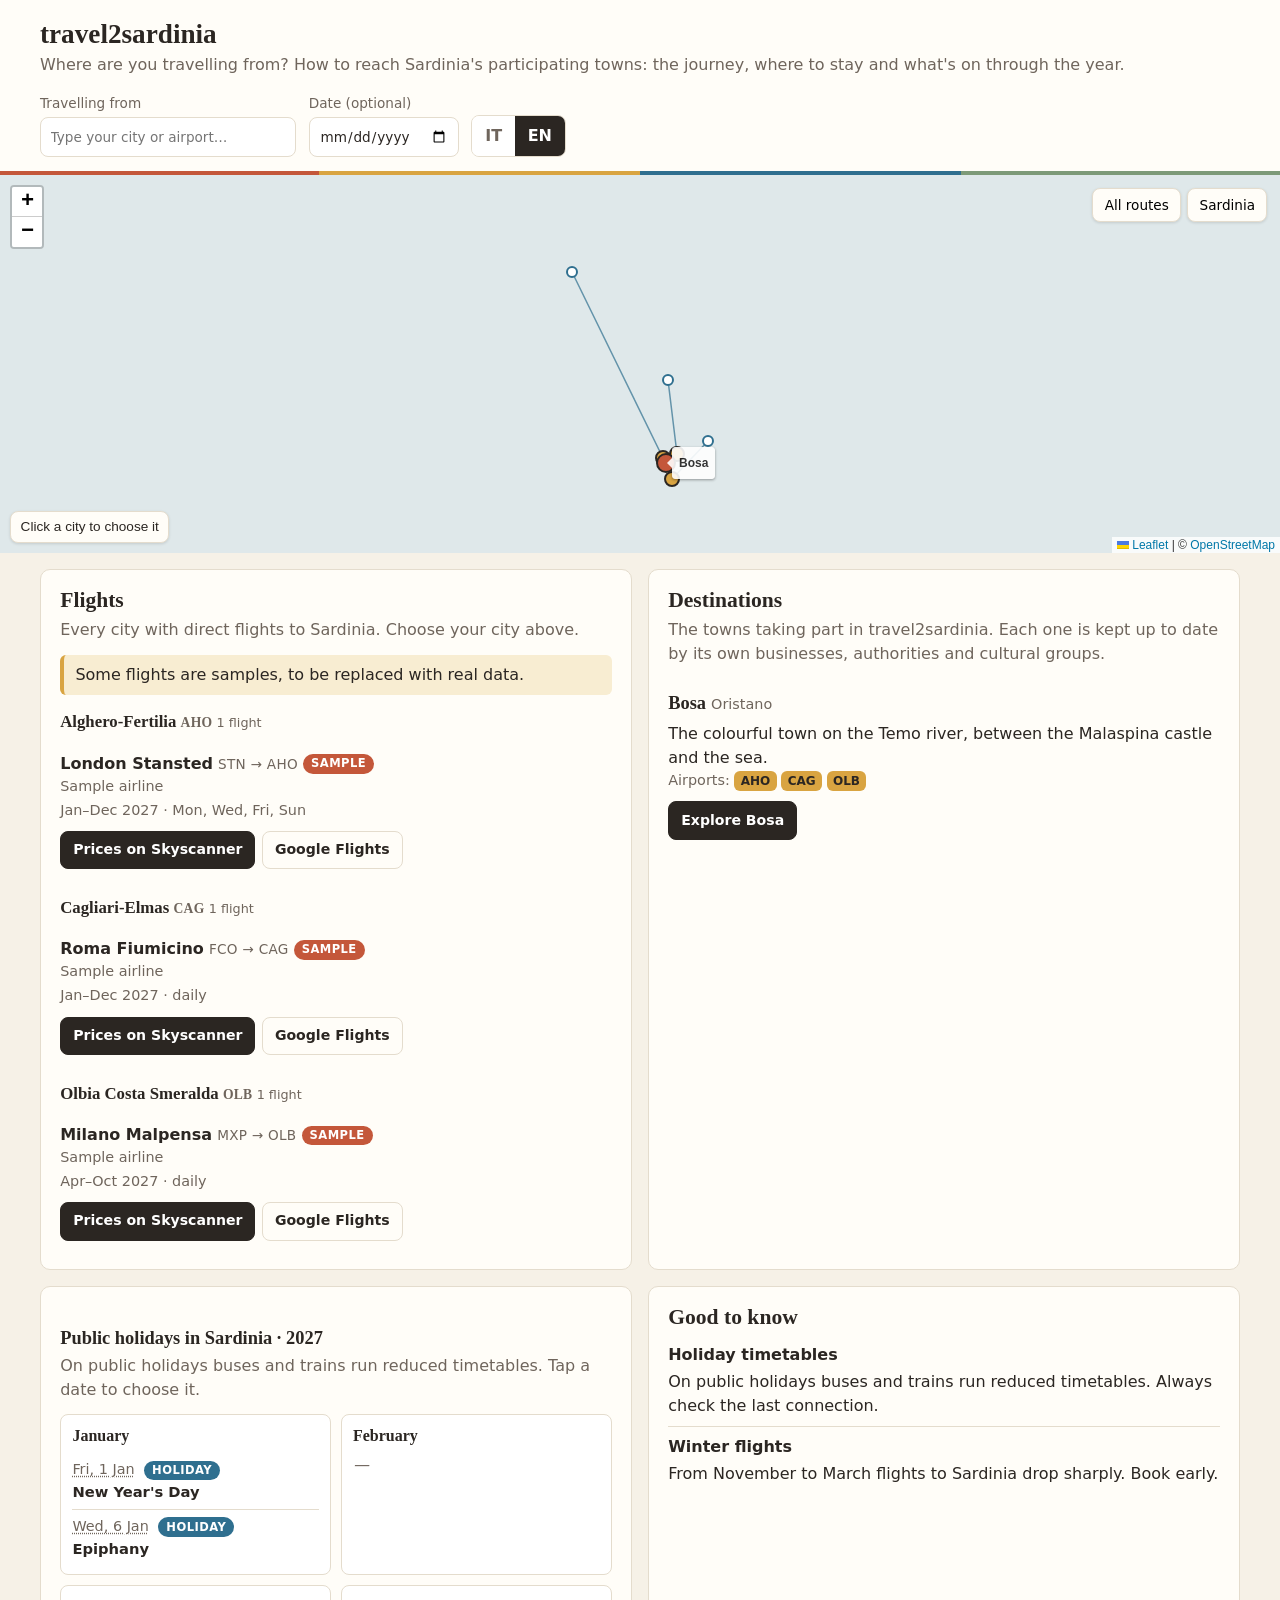
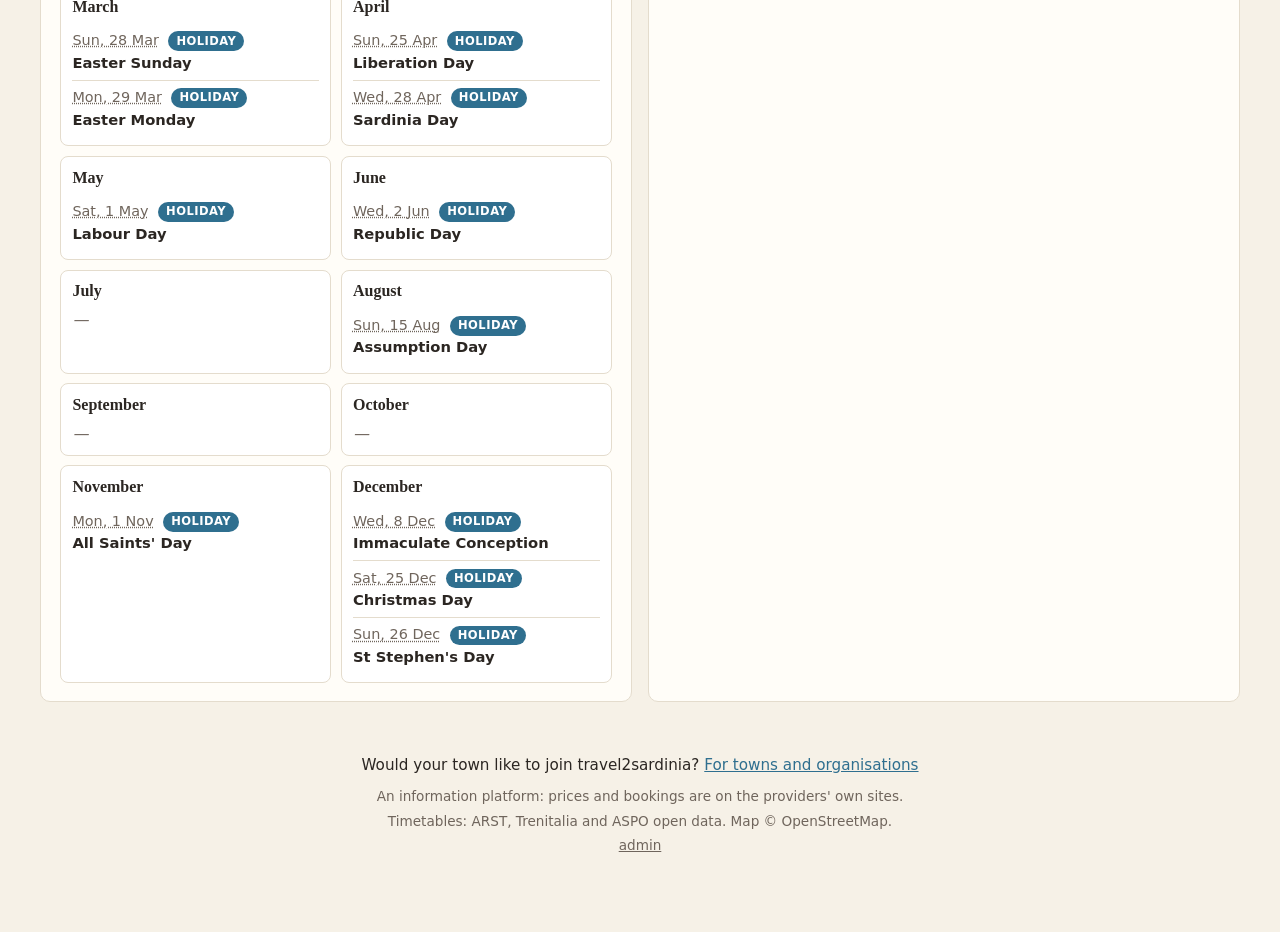
==== commit 33127fce: "City search box for phones, clickable cities on the map for tablets/PC, no-direct-flight fallback Co" ====
--- a/index.html
+++ b/index.html
@@ -16,7 +16,14 @@
       <p id="tagline" class="tagline"></p>
     </div>
     <div class="controls">
-      <label class="field"><span data-i18n="from"></span><select id="origin"></select></label>
+      <div class="field origin-field">
+        <label for="origin-input" data-i18n="from"></label>
+        <div class="combo">
+          <input id="origin-input" type="text" autocomplete="off" spellcheck="false" role="combobox" aria-autocomplete="list" aria-expanded="false" aria-controls="origin-list">
+          <button type="button" id="origin-clear" class="clear" hidden aria-label="Clear">×</button>
+          <div id="origin-list" class="combo-list" role="listbox" hidden></div>
+        </div>
+      </div>
       <label class="field">
         <span data-i18n="date"></span>
         <span class="date-wrap"><input type="date" id="date"><button type="button" id="clear-date" class="clear" hidden aria-label="Clear date">×</button></span>
--- a/style.css
+++ b/style.css
@@ -171,3 +171,28 @@
 #feedback h2 { margin: 0; }
 #feedback textarea { font: inherit; border: 1px solid var(--line); border-radius: 8px; padding: .5rem .6rem; resize: vertical; }
 footer { padding-bottom: 4.5rem; }
+
+/* --- origin search (combobox) --- */
+.origin-field { position: relative; }
+.origin-field > label { font-size: .85rem; color: var(--muted); }
+.combo { position: relative; display: flex; align-items: center; gap: .3rem; }
+#origin-input { min-width: 16rem; width: 100%; }
+.combo-list {
+  position: absolute; top: calc(100% + 4px); left: 0; z-index: 1100; width: max(100%, 20rem); max-height: 60vh; overflow-y: auto;
+  background: #fff; border: 1px solid var(--line); border-radius: 8px; box-shadow: 0 6px 20px rgba(0,0,0,.12); padding: .3rem 0;
+}
+.combo-group { font-size: .75rem; font-weight: 700; text-transform: uppercase; letter-spacing: .05em; color: var(--muted); padding: .5rem .8rem .2rem; }
+.combo-opt { padding: .55rem .8rem; cursor: pointer; }
+.combo-opt:hover, .combo-opt[aria-selected="true"] { background: #f3ece0; }
+.combo-msg { padding: .5rem .8rem .2rem; }
+.combo-msg.small { font-size: .85rem; color: var(--muted); }
+.chips { display: flex; flex-wrap: wrap; gap: .3rem; padding: .3rem .8rem .5rem; }
+.chip { font: inherit; font-size: .85rem; background: #f3ece0; border: 1px solid var(--line); border-radius: 999px; padding: .25rem .65rem; cursor: pointer; }
+.chip:hover { background: #ead9bf; }
+.map-hint { background: var(--paper); border: 1px solid var(--line); border-radius: 8px; padding: .3rem .6rem; font-size: .85rem; color: var(--ink); box-shadow: 0 1px 3px rgba(0,0,0,.12); }
+@media (max-width: 640px) {
+  .controls { width: 100%; }
+  .origin-field { flex: 1 1 100%; }
+  #origin-input { min-width: 0; font-size: 16px; }  /* 16px stops iOS zooming on focus */
+  .combo-list { width: 100%; max-height: 55vh; }
+}
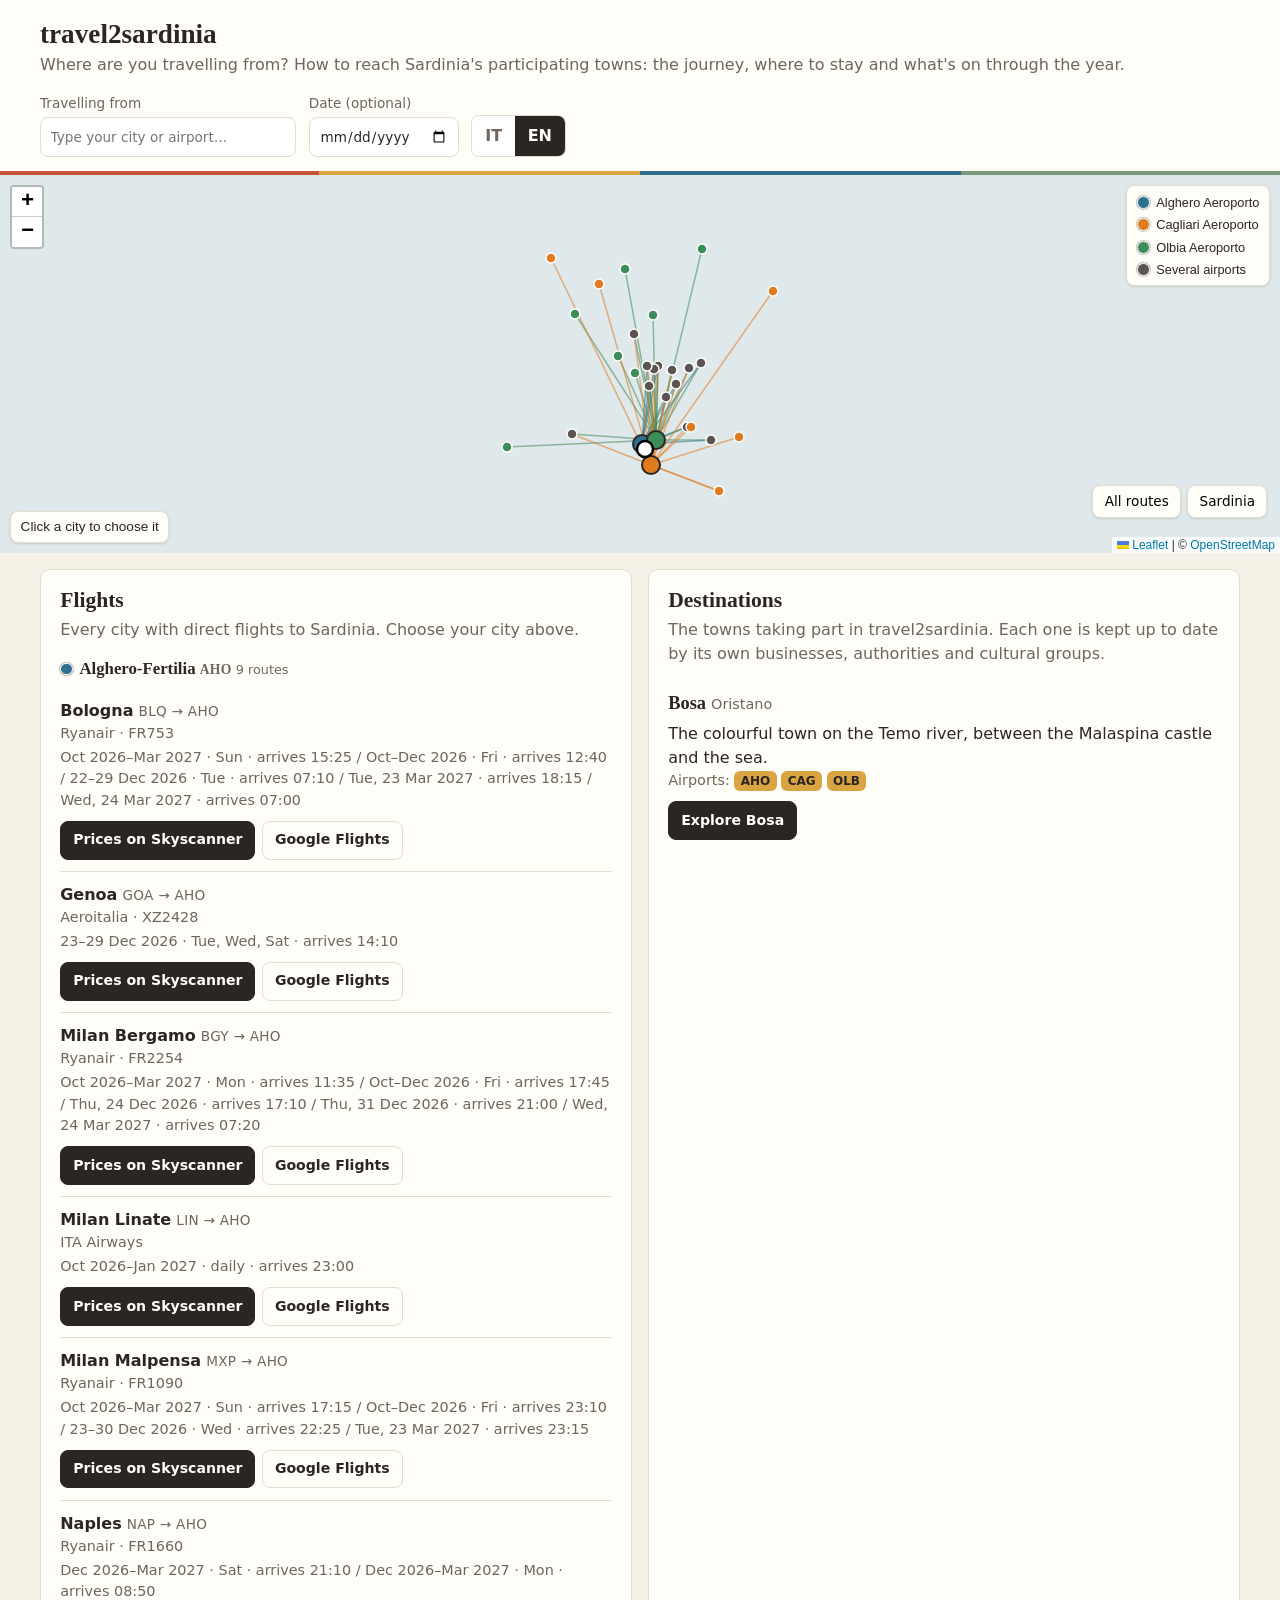
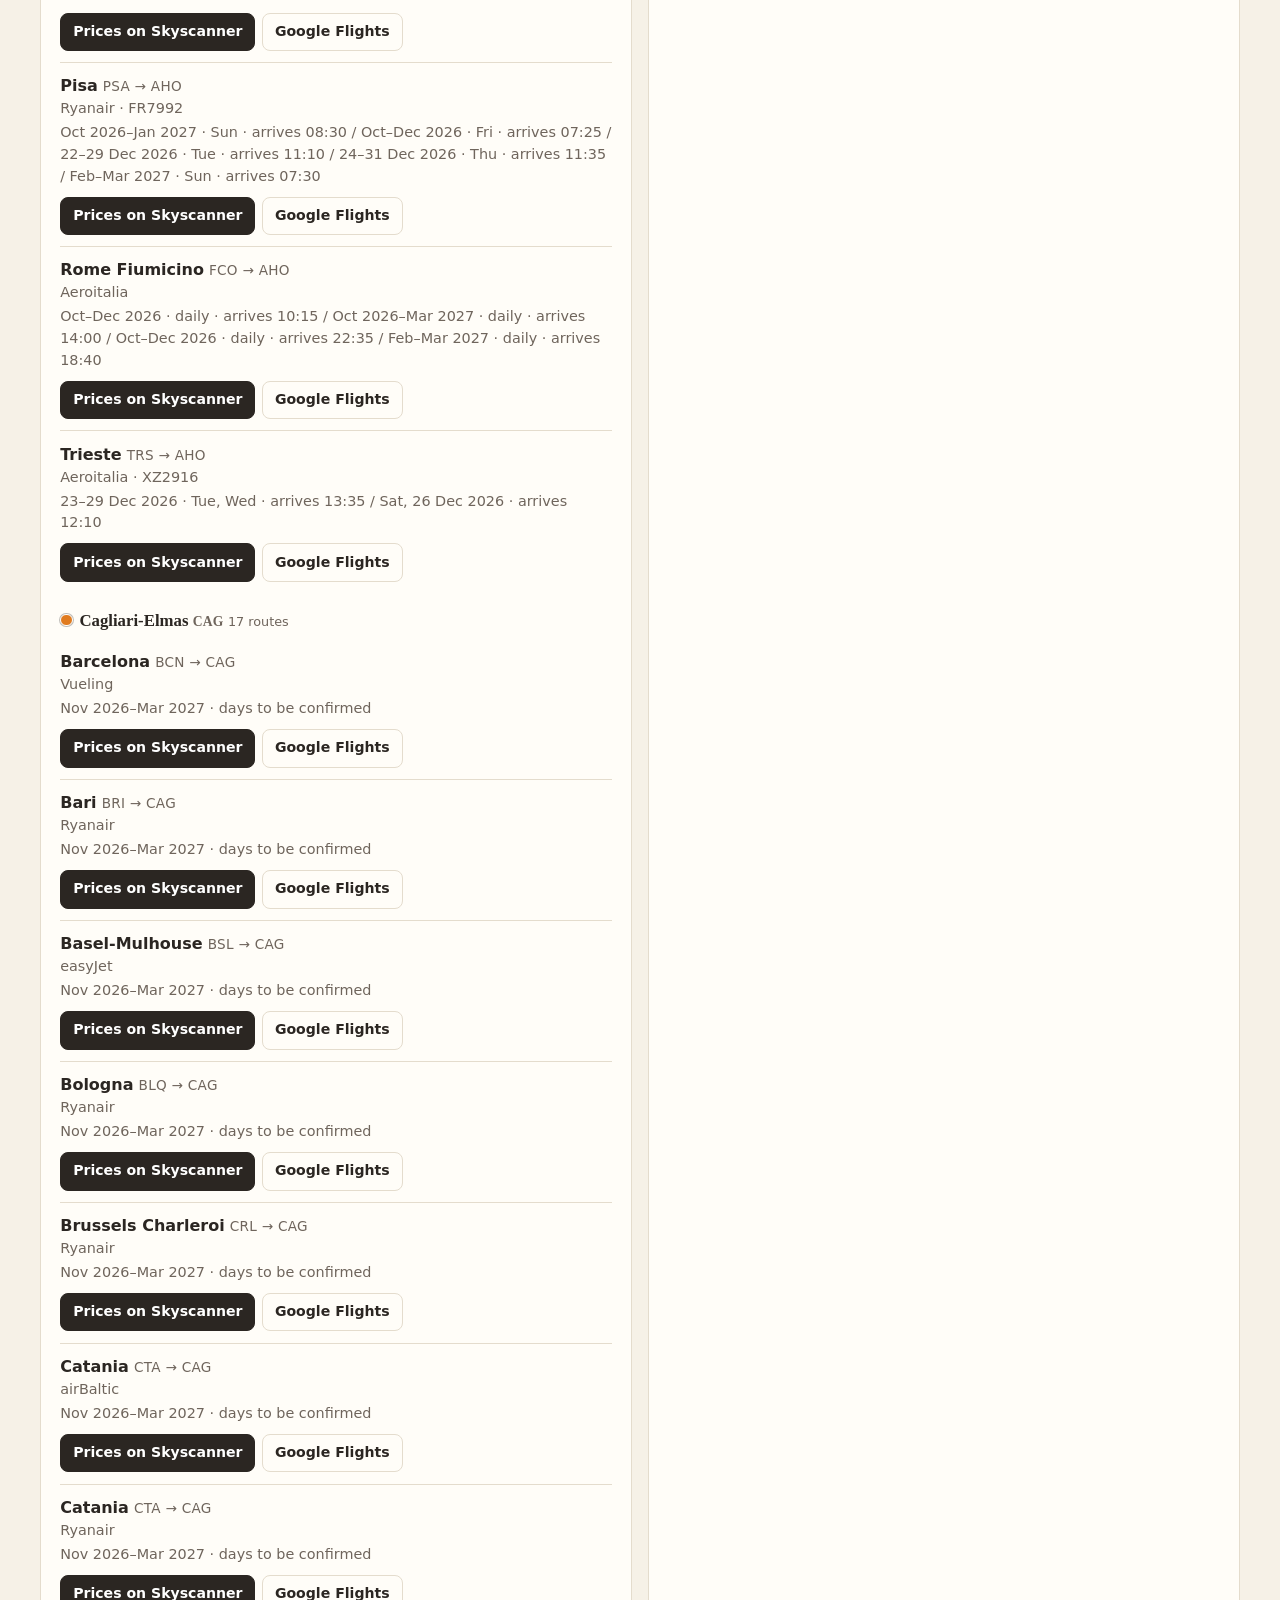
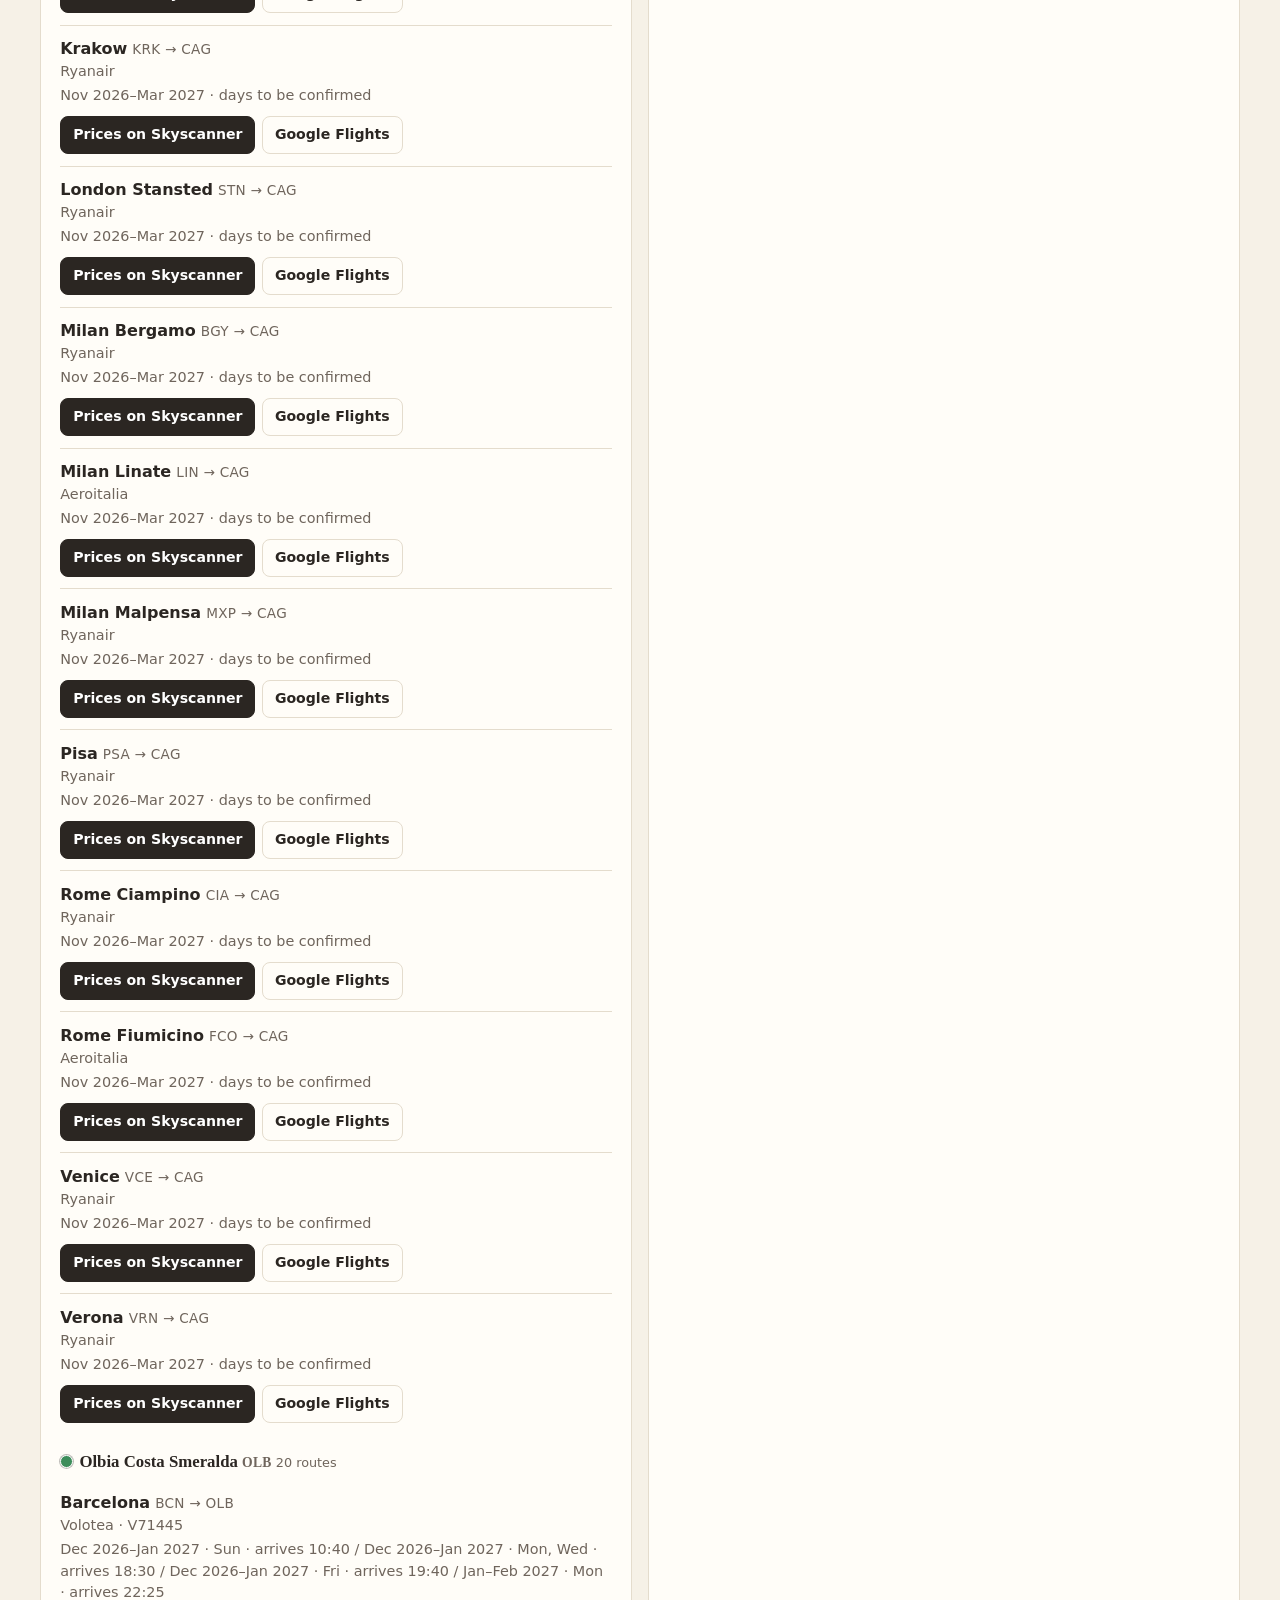
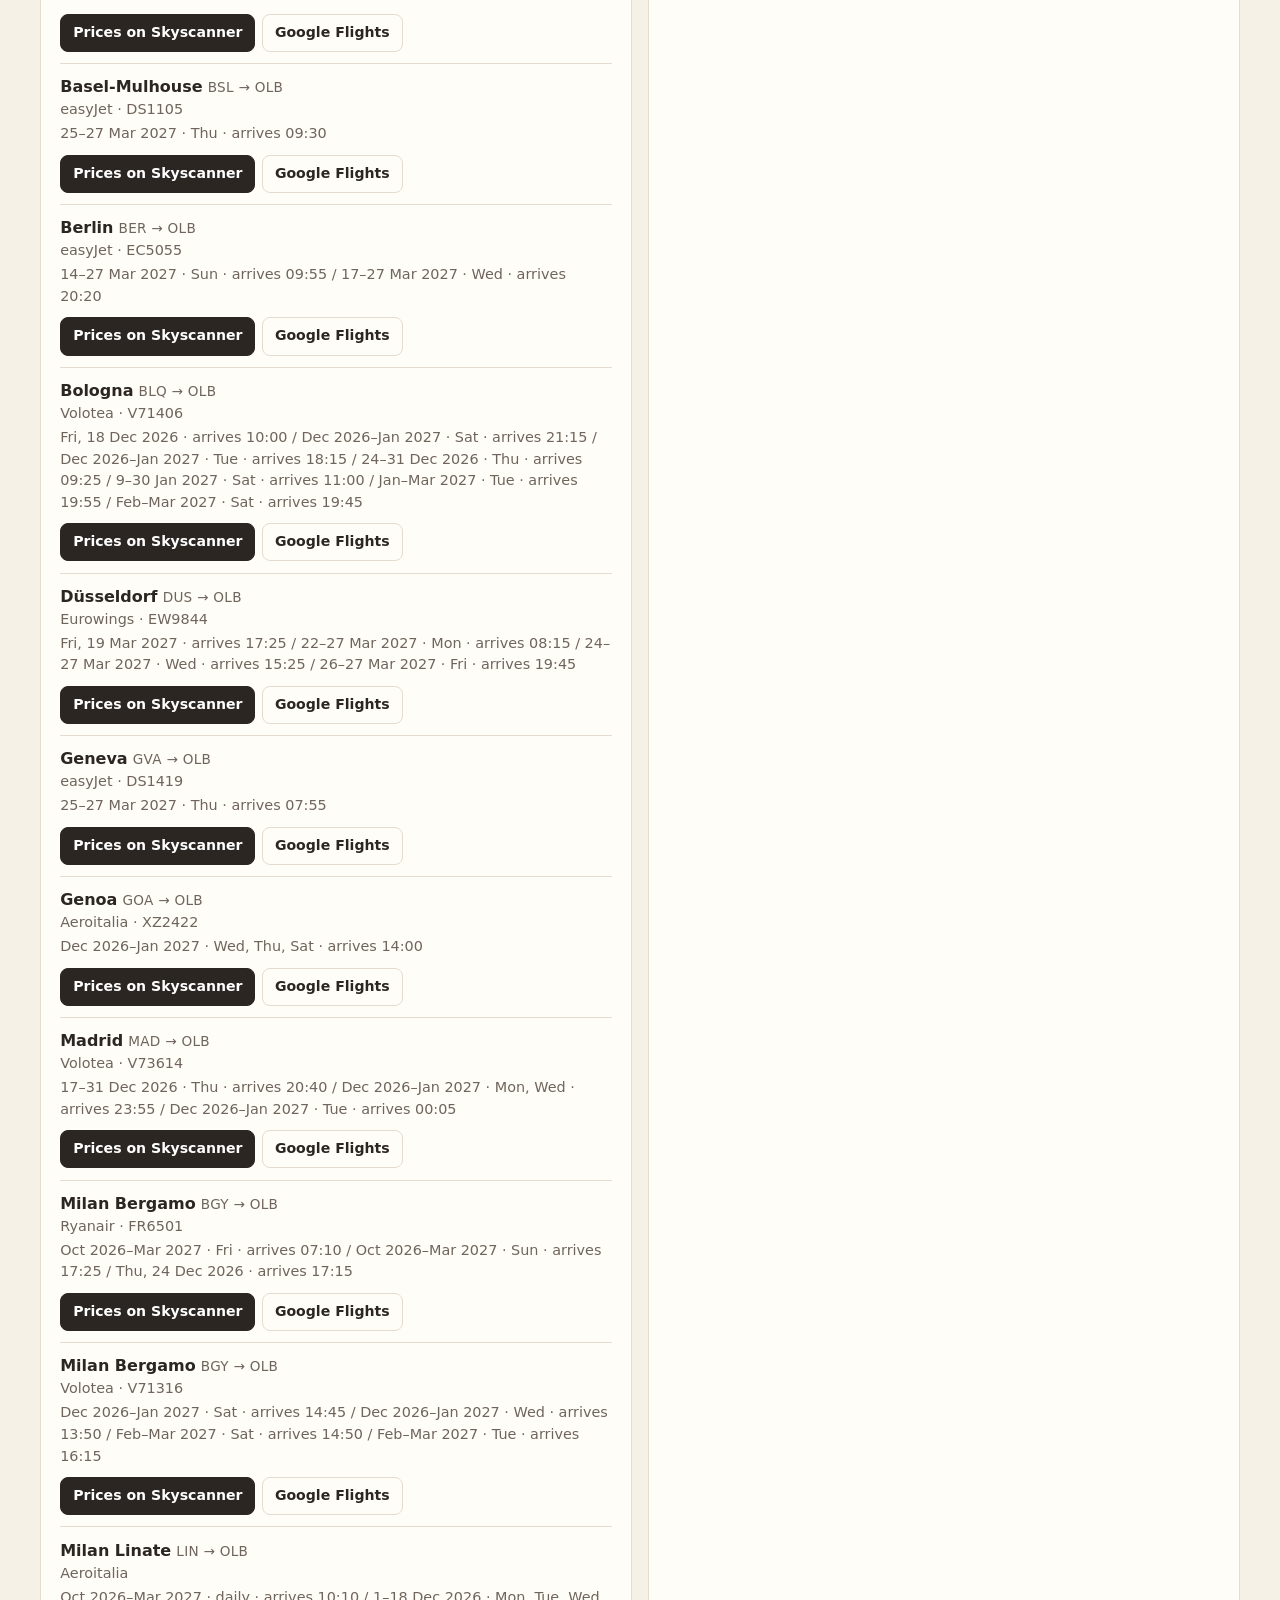
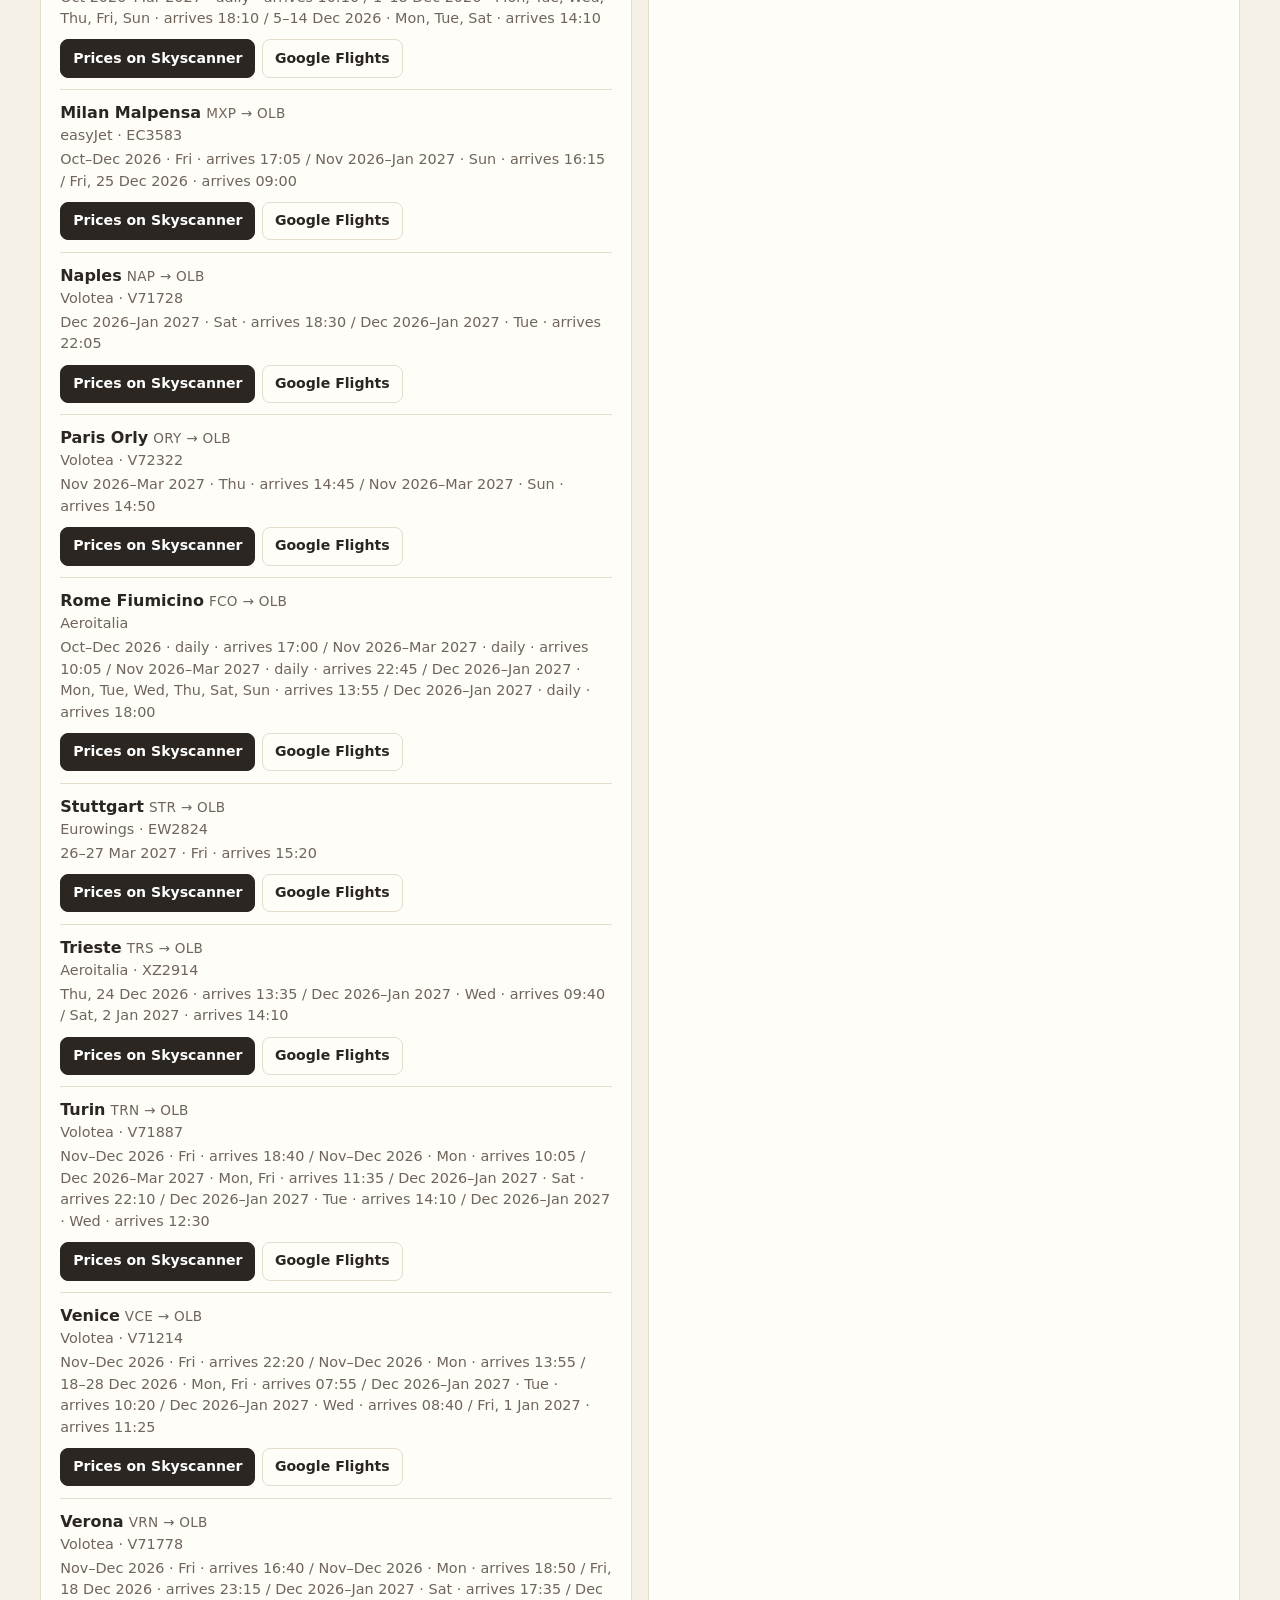
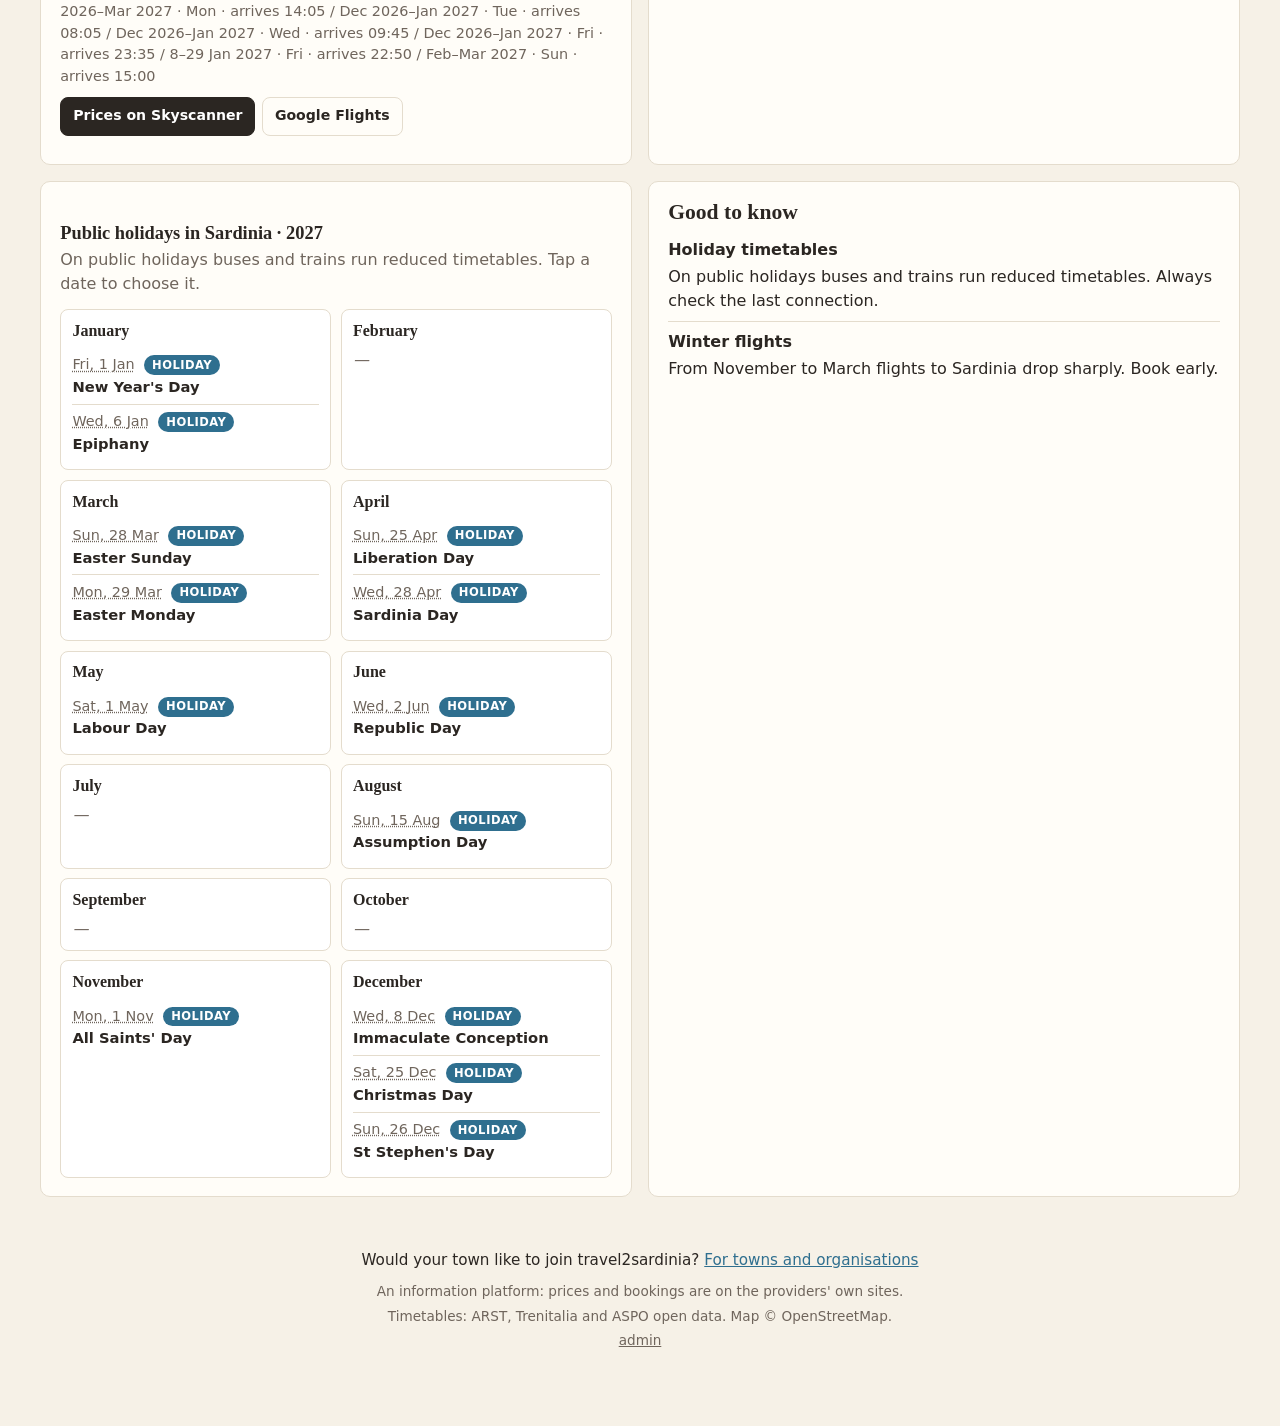
==== commit 9519d09d: "Your journey: flight → land → stay card on home and town pages, connection check with late-arrival w" ====
--- a/index.html
+++ b/index.html
@@ -46,6 +46,11 @@
   </section>
 
   <main>
+    <section id="journey" class="panel journey" hidden>
+      <h2 id="journey-title"></h2>
+      <div id="journey-body"></div>
+    </section>
+
     <section id="flights" class="panel">
       <h2 data-i18n="s1_title"></h2>
       <p class="intro" id="flights-intro"></p>
--- a/style.css
+++ b/style.css
@@ -196,3 +196,36 @@
   #origin-input { min-width: 0; font-size: 16px; }  /* 16px stops iOS zooming on focus */
   .combo-list { width: 100%; max-height: 55vh; }
 }
+
+/* --- airport colours on the map --- */
+.mapbtns { top: auto; bottom: 2.2rem; }
+.map-legend { background: var(--paper); border: 1px solid var(--line); border-radius: 8px; padding: .4rem .6rem; font-size: .8rem; display: flex; flex-direction: column; gap: .2rem; box-shadow: 0 1px 3px rgba(0,0,0,.12); }
+.map-legend .lg { display: flex; align-items: center; gap: .4rem; white-space: nowrap; }
+.map-legend i, .ap-dot { display: inline-block; width: .8rem; height: .8rem; border-radius: 50%; border: 1.5px solid #fff; box-shadow: 0 0 0 1px rgba(0,0,0,.25); }
+.ap-dot { margin-right: .4rem; vertical-align: -.05em; }
+.ap-label { font-weight: 600; font-size: .8rem; }
+@media (max-width: 640px) { .map-legend { font-size: .72rem; padding: .3rem .45rem; } }
+
+/* --- pulsing destination dot --- */
+.dest-pulse { transform-box: fill-box; transform-origin: center; }
+@media (prefers-reduced-motion: no-preference) {
+  .dest-pulse { animation: dest-pulse 2.2s ease-out infinite; }
+}
+@keyframes dest-pulse {
+  0%   { transform: scale(1);   opacity: .6; }
+  80%  { transform: scale(3.2); opacity: 0; }
+  100% { transform: scale(3.2); opacity: 0; }
+}
+
+/* --- your journey --- */
+.journey { grid-column: 1 / -1; }
+.jdest { font-size: 1.15rem; margin: .4rem 0 .2rem; }
+.jopt { position: relative; border: 1px solid var(--line); border-left: 5px solid var(--ap); border-radius: 0 8px 8px 0; padding: .7rem .9rem; margin: .6rem 0; background: #fff; }
+.jbest { position: absolute; top: -.6rem; right: .8rem; }
+.jsteps { list-style: none; margin: 0; padding: 0; display: grid; gap: .55rem; }
+.jsteps li { display: grid; grid-template-columns: 1.8rem 1fr; gap: .4rem; align-items: start; }
+.jicon { font-size: 1.1rem; line-height: 1.4; text-align: center; }
+.jw { margin-top: .35rem; padding: .35rem .55rem; border-radius: 6px; font-size: .9rem; }
+.jw.ok { background: #e8f1e6; }
+.jw.warn { background: #f8e3d6; font-weight: 600; }
+.jw.info { background: #f3ece0; }
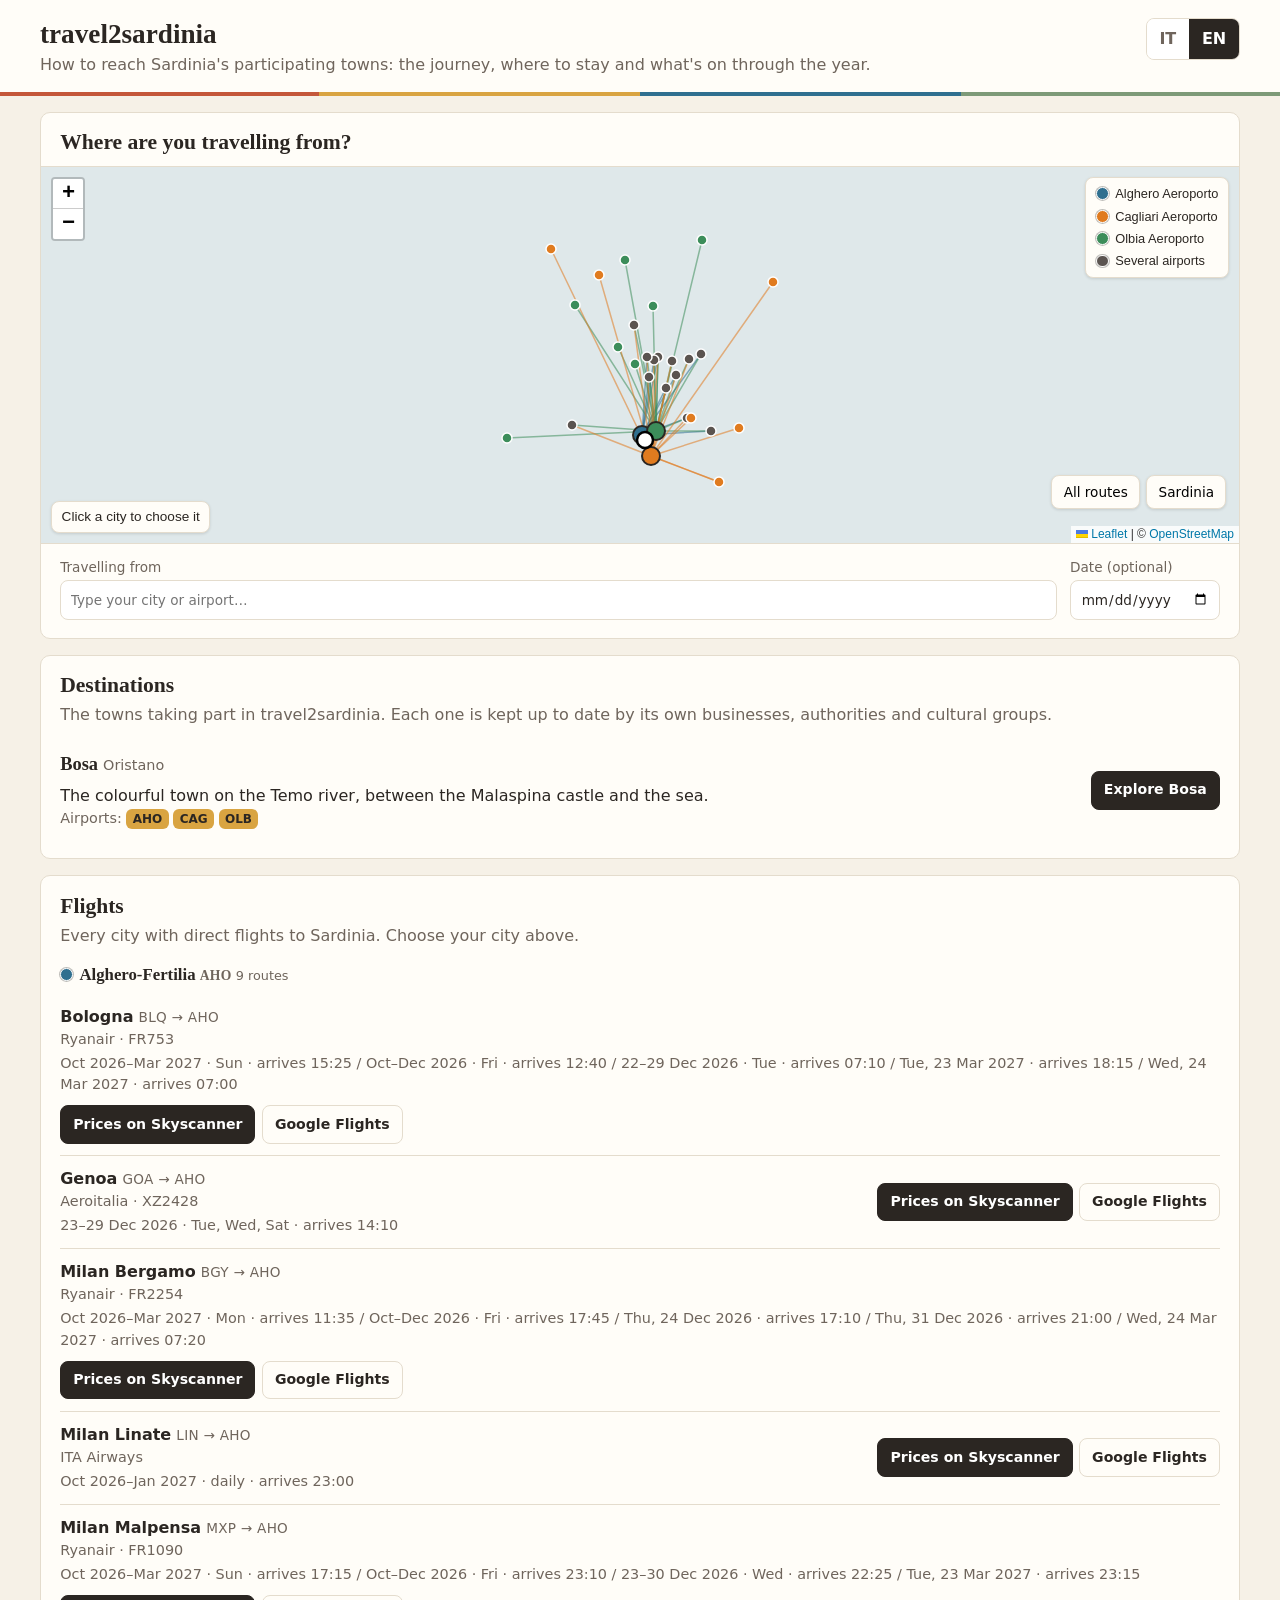
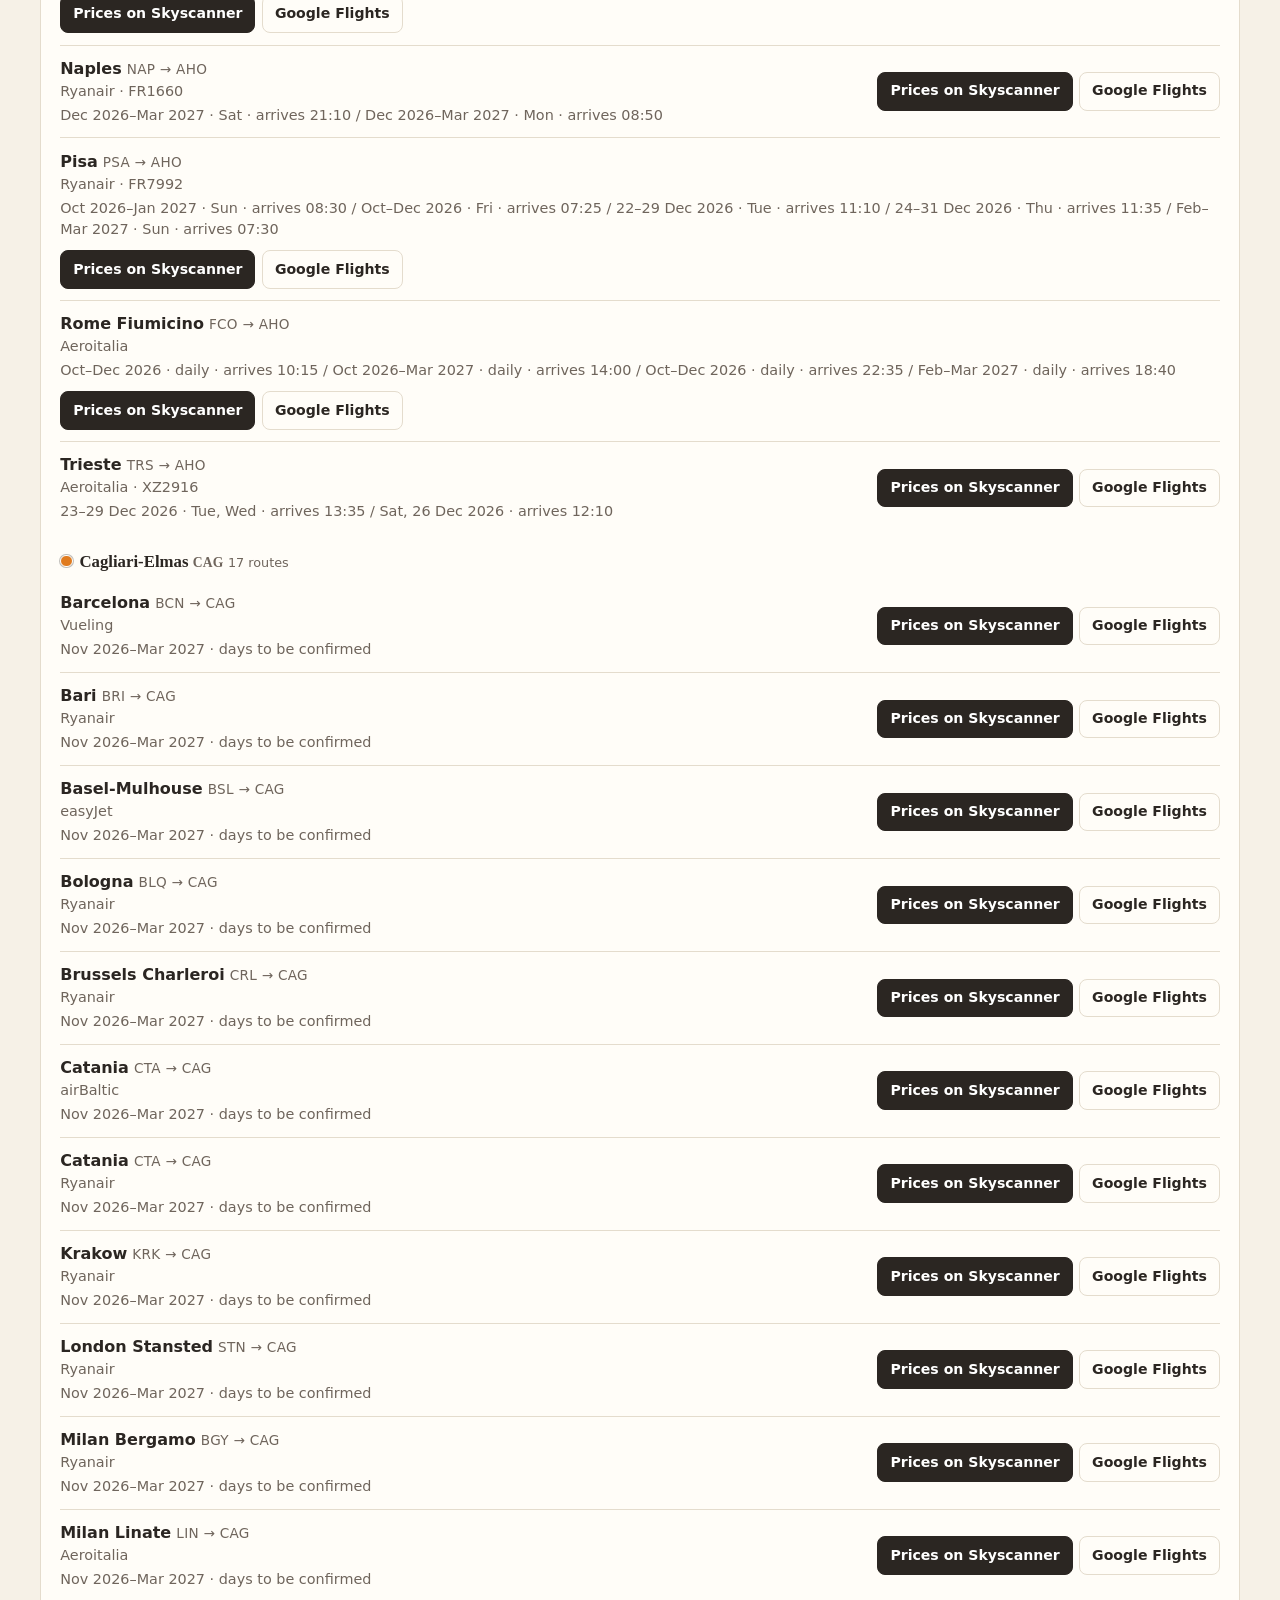
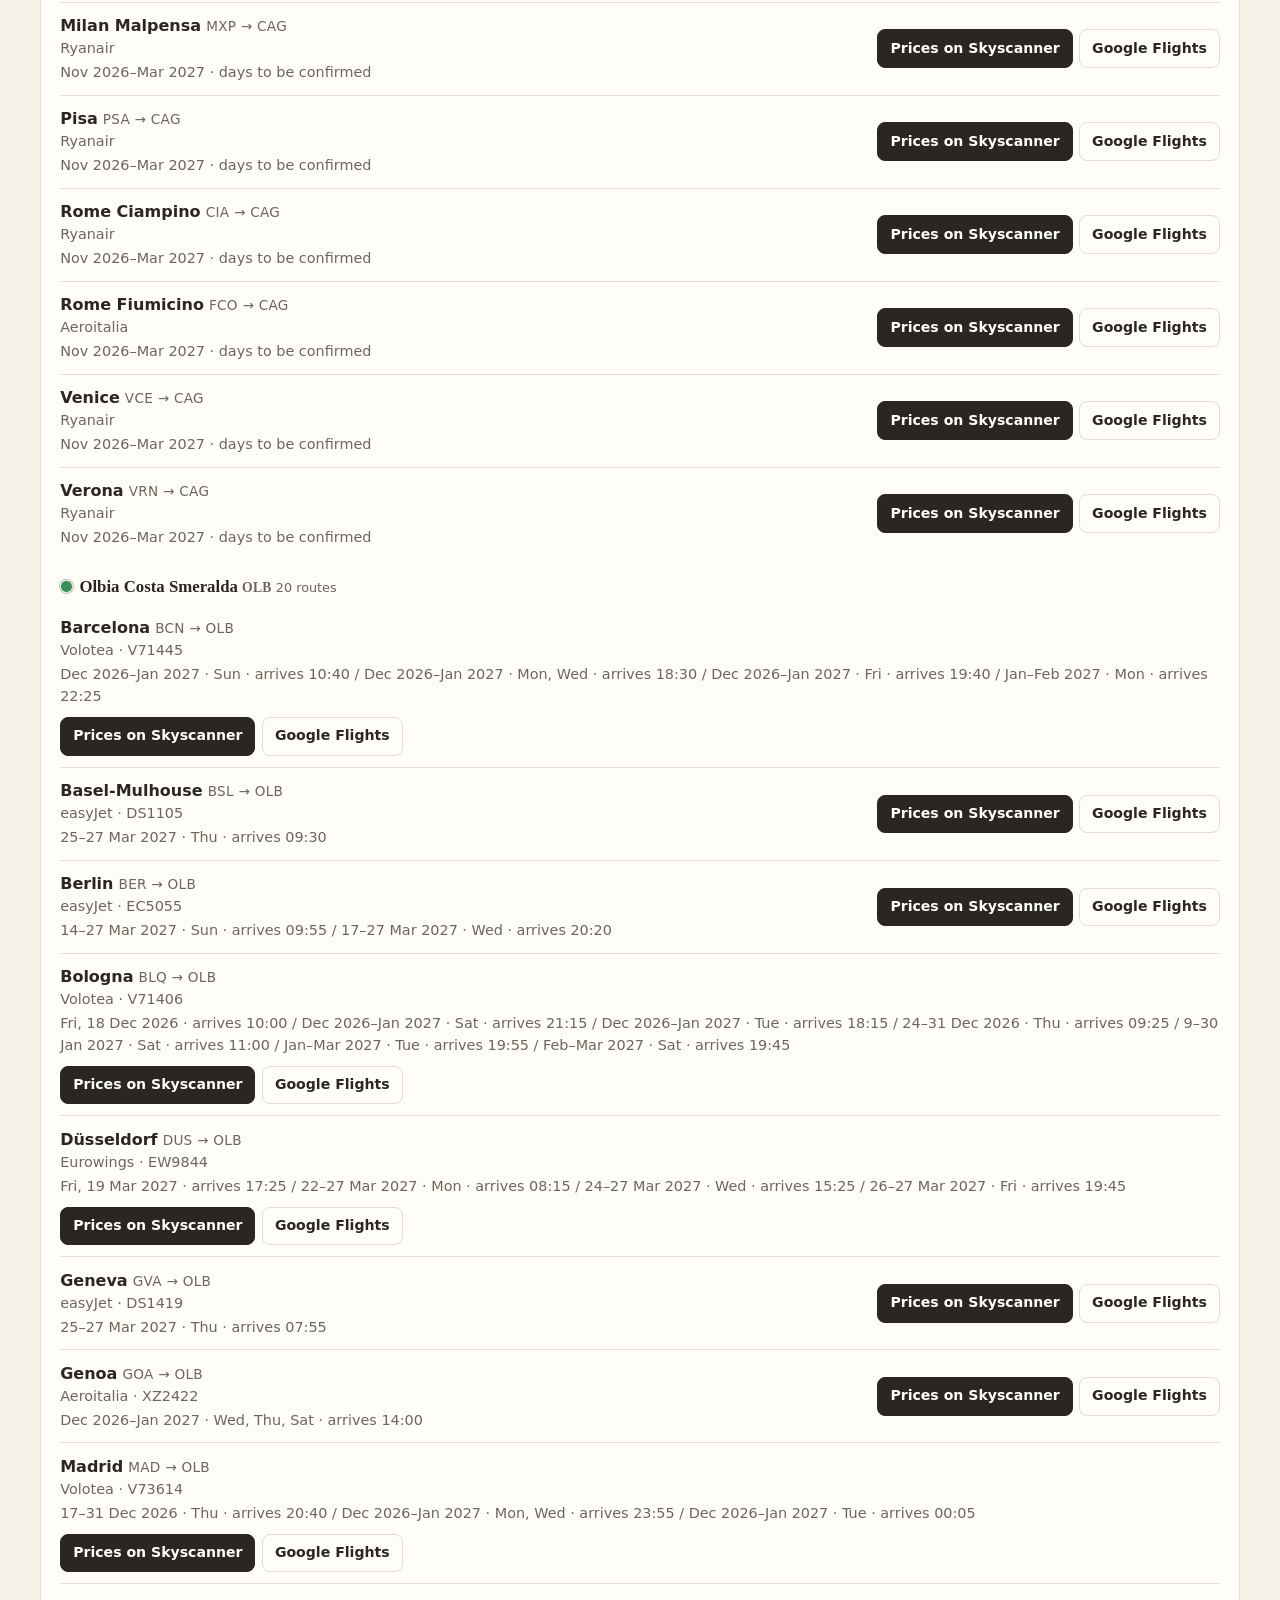
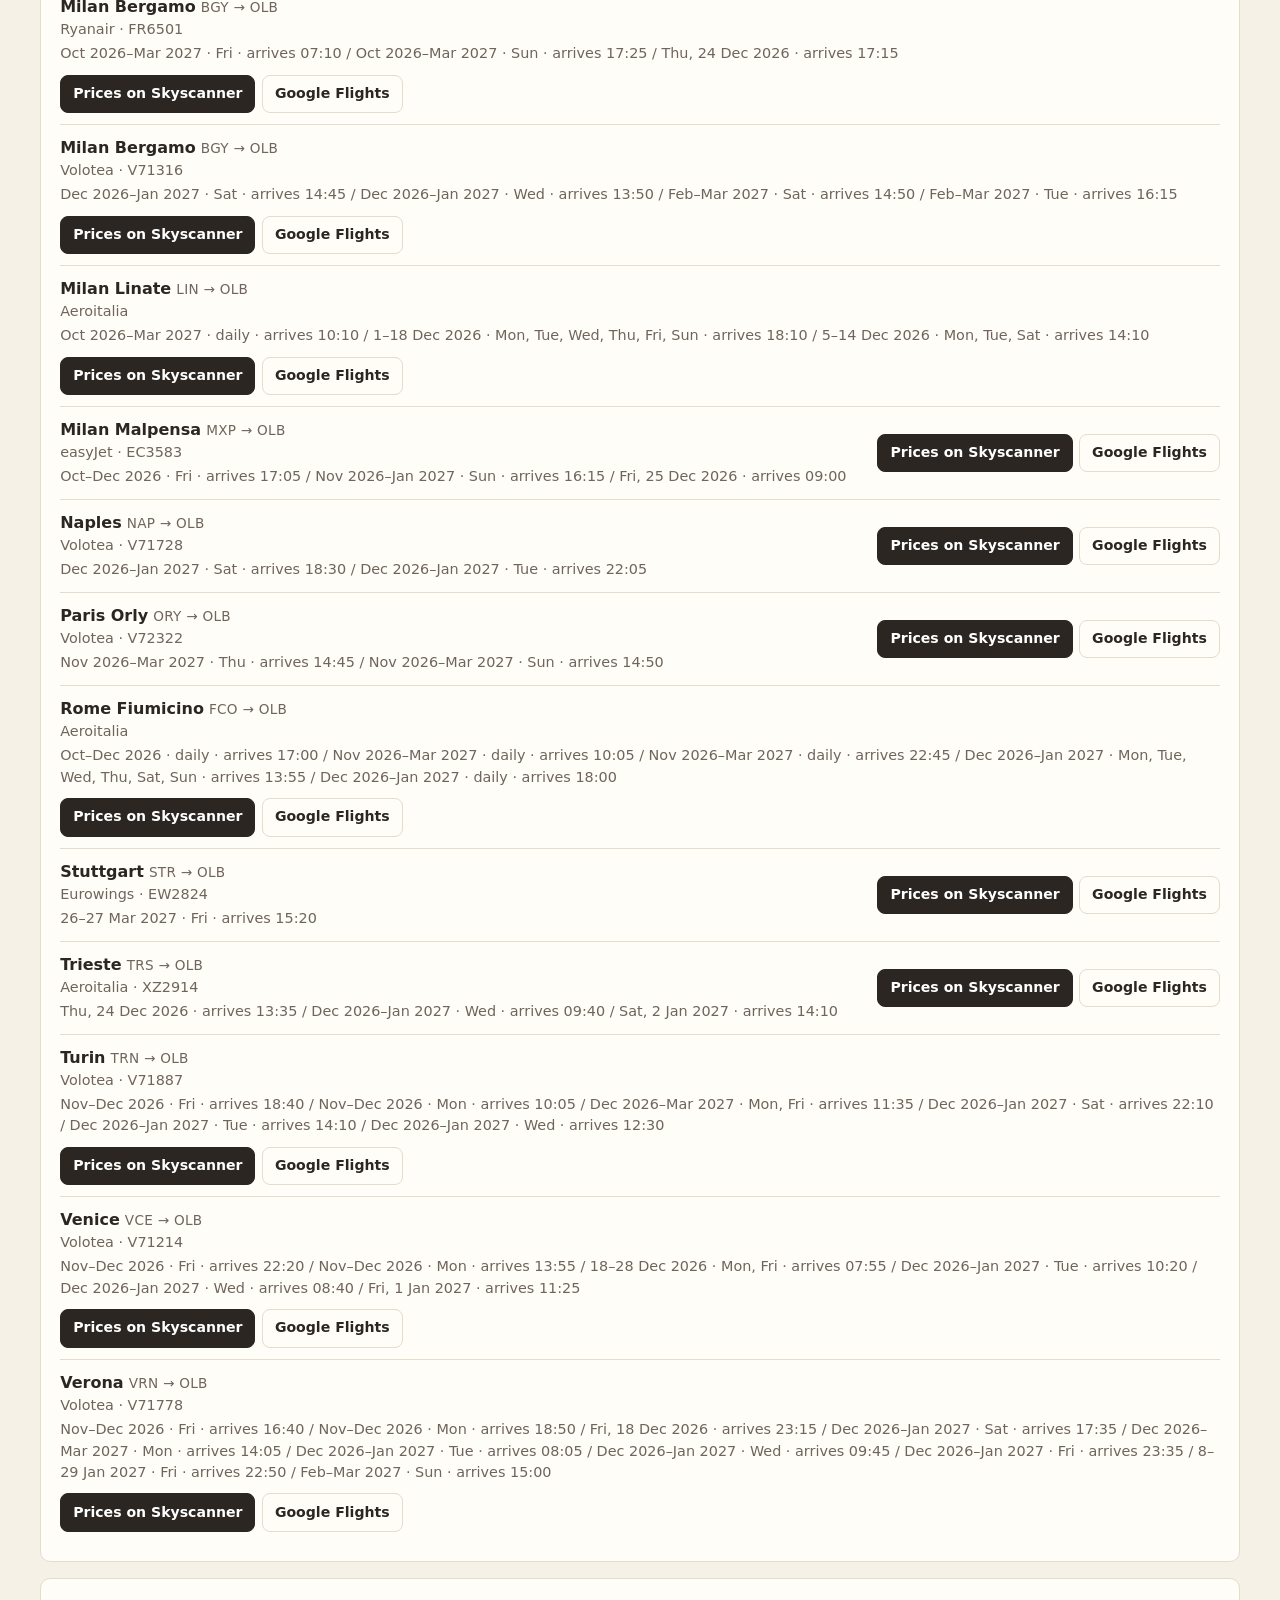
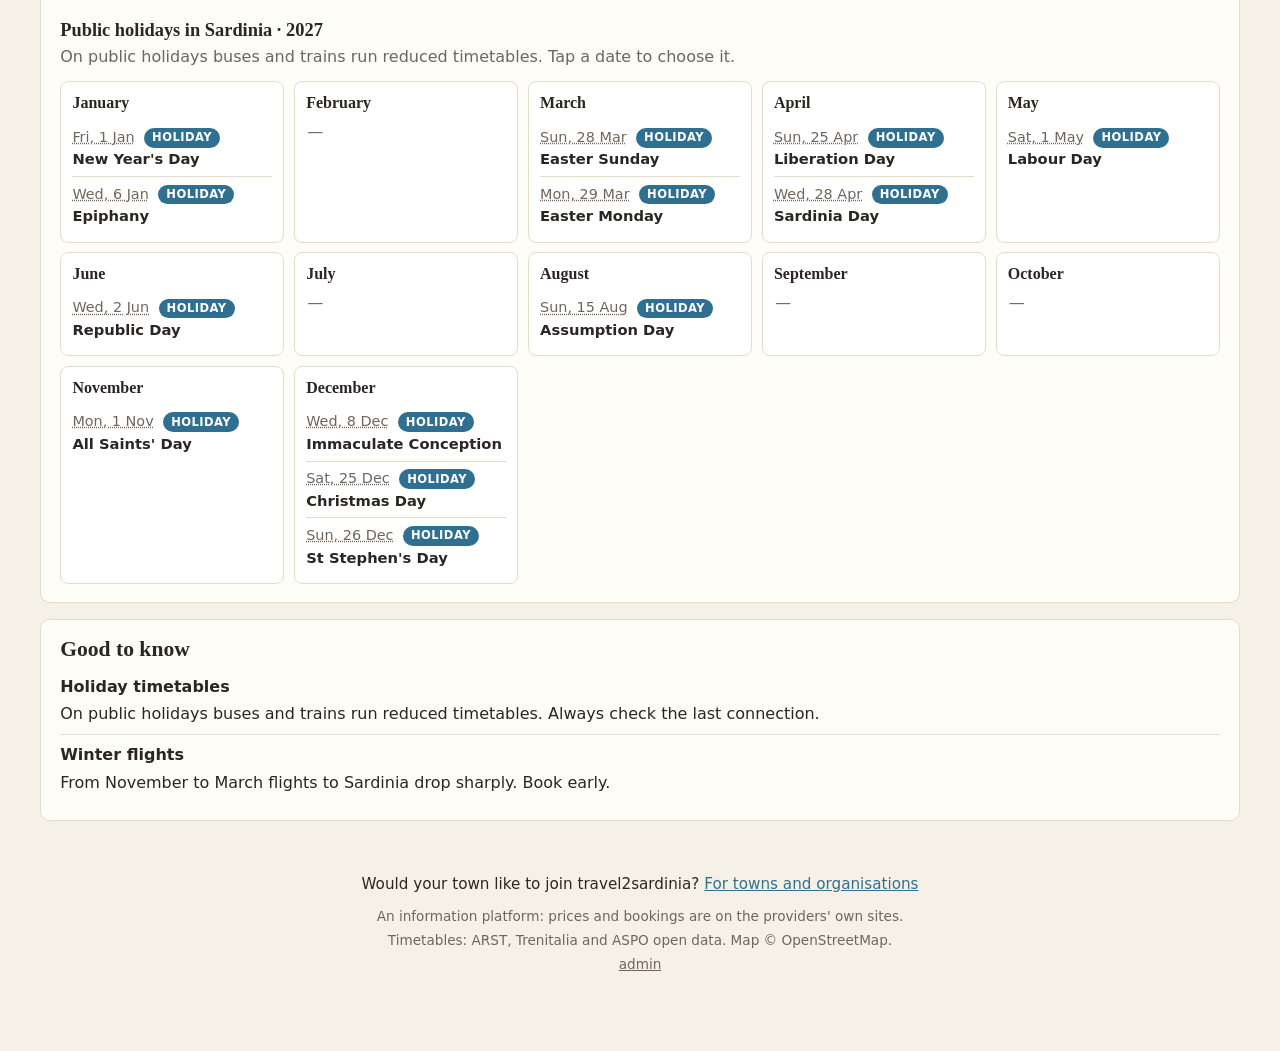
==== commit 78d7e852: "Layout: header with title and IT/EN only; cards in trip order — Where are you travelling from (map, " ====
--- a/index.html
+++ b/index.html
@@ -15,40 +15,44 @@
       <h1 id="site-title">travel2sardinia</h1>
       <p id="tagline" class="tagline"></p>
     </div>
-    <div class="controls">
-      <div class="field origin-field">
-        <label for="origin-input" data-i18n="from"></label>
-        <div class="combo">
-          <input id="origin-input" type="text" autocomplete="off" spellcheck="false" role="combobox" aria-autocomplete="list" aria-expanded="false" aria-controls="origin-list">
-          <button type="button" id="origin-clear" class="clear" hidden aria-label="Clear">×</button>
-          <div id="origin-list" class="combo-list" role="listbox" hidden></div>
-        </div>
-      </div>
-      <label class="field">
-        <span data-i18n="date"></span>
-        <span class="date-wrap"><input type="date" id="date"><button type="button" id="clear-date" class="clear" hidden aria-label="Clear date">×</button></span>
-      </label>
-      <div class="lang" role="group" aria-label="Lingua / Language">
-        <button type="button" data-lang="it">IT</button>
-        <button type="button" data-lang="en">EN</button>
-      </div>
+    <div class="lang" role="group" aria-label="Lingua / Language">
+      <button type="button" data-lang="it">IT</button>
+      <button type="button" data-lang="en">EN</button>
     </div>
   </header>
 
   <div id="holiday-banner" class="banner" hidden></div>
 
-  <section class="mapwrap">
-    <div id="map" aria-label="Map"></div>
-    <div class="mapbtns">
-      <button type="button" id="fit-all" data-i18n="map_all"></button>
-      <button type="button" id="fit-sardinia" data-i18n="map_sardinia"></button>
-    </div>
-  </section>
+  <main>
+    <section id="origin-card" class="panel">
+      <h2 data-i18n="where_from"></h2>
+      <div class="mapwrap">
+        <div id="map" aria-label="Map"></div>
+        <div class="mapbtns">
+          <button type="button" id="fit-all" data-i18n="map_all"></button>
+          <button type="button" id="fit-sardinia" data-i18n="map_sardinia"></button>
+        </div>
+      </div>
+      <div class="controls">
+        <div class="field origin-field">
+          <label for="origin-input" data-i18n="from"></label>
+          <div class="combo">
+            <input id="origin-input" type="text" autocomplete="off" spellcheck="false" role="combobox" aria-autocomplete="list" aria-expanded="false" aria-controls="origin-list">
+            <button type="button" id="origin-clear" class="clear" hidden aria-label="Clear">×</button>
+            <div id="origin-list" class="combo-list" role="listbox" hidden></div>
+          </div>
+        </div>
+        <label class="field">
+          <span data-i18n="date"></span>
+          <span class="date-wrap"><input type="date" id="date"><button type="button" id="clear-date" class="clear" hidden aria-label="Clear date">×</button></span>
+        </label>
+      </div>
+    </section>
 
-  <main>
-    <section id="journey" class="panel journey" hidden>
-      <h2 id="journey-title"></h2>
-      <div id="journey-body"></div>
+    <section id="destinations" class="panel">
+      <h2 data-i18n="dest_title"></h2>
+      <p class="intro" data-i18n="dest_intro"></p>
+      <div id="destinations-body"></div>
     </section>
 
     <section id="flights" class="panel">
@@ -57,10 +61,19 @@
       <div id="flights-body"></div>
     </section>
 
-    <section id="destinations" class="panel">
-      <h2 data-i18n="dest_title"></h2>
-      <p class="intro" data-i18n="dest_intro"></p>
-      <div id="destinations-body"></div>
+    <section id="journey" class="panel journey" hidden>
+      <h2 id="journey-title"></h2>
+      <div id="journey-body"></div>
+    </section>
+
+    <section id="stays-card" class="panel" hidden>
+      <h2 data-i18n="acc_title"></h2>
+      <div id="stays-card-body"></div>
+    </section>
+
+    <section id="events-card" class="panel" hidden>
+      <h2 data-i18n="ev_title"></h2>
+      <div id="events-card-body"></div>
     </section>
 
     <section id="events" class="panel">
--- a/style.css
+++ b/style.css
@@ -23,7 +23,7 @@
 a { color: var(--sea); }
 
 .top {
-  display: flex; flex-wrap: wrap; gap: 1rem; align-items: flex-end; justify-content: space-between;
+  display: flex; flex-wrap: wrap; gap: 1rem; align-items: center; justify-content: space-between;
   padding: 1.1rem clamp(1rem, 4vw, 2.5rem) .9rem;
   background: var(--paper); border-bottom: 4px solid transparent;
   border-image: linear-gradient(90deg, var(--terracotta) 0 25%, var(--ochre) 25% 50%, var(--sea) 50% 75%, var(--sage) 75%) 1;
@@ -59,8 +59,13 @@
   max-width: 1300px; margin: 0 auto;
 }
 .panel { background: var(--paper); border: 1px solid var(--line); border-radius: var(--radius); padding: 1.1rem 1.2rem; }
-#flights, #transfer { grid-column: 1 / -1; }
-@media (min-width: 900px) { #flights { grid-column: auto; } #transfer { grid-column: auto; } }
+/* One column for the steps of the trip; Accommodation and Events sit side by side when there's room. */
+main > .panel { grid-column: 1 / -1; }
+main > #stays-card, main > #events-card, [data-page=destination] main > #stays, [data-page=destination] main > #events { grid-column: auto; }
+#origin-card .mapwrap { margin: .6rem -1.2rem .8rem; }
+#origin-card #map { border-top: 1px solid var(--line); border-bottom: 1px solid var(--line); }
+#origin-card .controls { align-items: flex-end; }
+.origin-field { flex: 1 1 18rem; }
 .panel-head { display: flex; justify-content: space-between; align-items: center; gap: .8rem; flex-wrap: wrap; }
 .intro { color: var(--muted); margin: .1rem 0 .8rem; }
 .row { display: flex; gap: .8rem; flex-wrap: wrap; margin-bottom: .6rem; }
@@ -156,8 +161,6 @@
 .dest-name { font-family: Georgia, serif; font-size: 1.15rem; }
 .ap { display: inline-block; font-size: .75rem; font-weight: 700; border-radius: 6px; padding: .05rem .4rem; background: var(--ochre); color: var(--ink); }
 .ap.off { background: #efe6d4; color: var(--muted); text-decoration: line-through; }
-#destinations { grid-column: 1 / -1; }
-@media (min-width: 900px) { #destinations { grid-column: auto; } }
 
 /* --- feedback --- */
 .feedback-btn {
@@ -224,8 +227,17 @@
 .jbest { position: absolute; top: -.6rem; right: .8rem; }
 .jsteps { list-style: none; margin: 0; padding: 0; display: grid; gap: .55rem; }
 .jsteps li { display: grid; grid-template-columns: 1.8rem 1fr; gap: .4rem; align-items: start; }
+.jsteps .jleg + .jleg, .jsteps li:first-child + .jleg { position: relative; }
+.jsum .meta { font-weight: 600; color: var(--ink); }
 .jicon { font-size: 1.1rem; line-height: 1.4; text-align: center; }
 .jw { margin-top: .35rem; padding: .35rem .55rem; border-radius: 6px; font-size: .9rem; }
 .jw.ok { background: #e8f1e6; }
 .jw.warn { background: #f8e3d6; font-weight: 600; }
 .jw.info { background: #f3ece0; }
+
+.evhead { margin: .2rem 0 .4rem; font: 600 .95rem system-ui, sans-serif; color: var(--muted, #6b625b); }
+
+/* header: title on the left, language toggle stays top right */
+.top { flex-wrap: nowrap; align-items: flex-start; }
+.top .brand { flex: 1 1 auto; min-width: 0; }
+.top .lang { flex: none; }
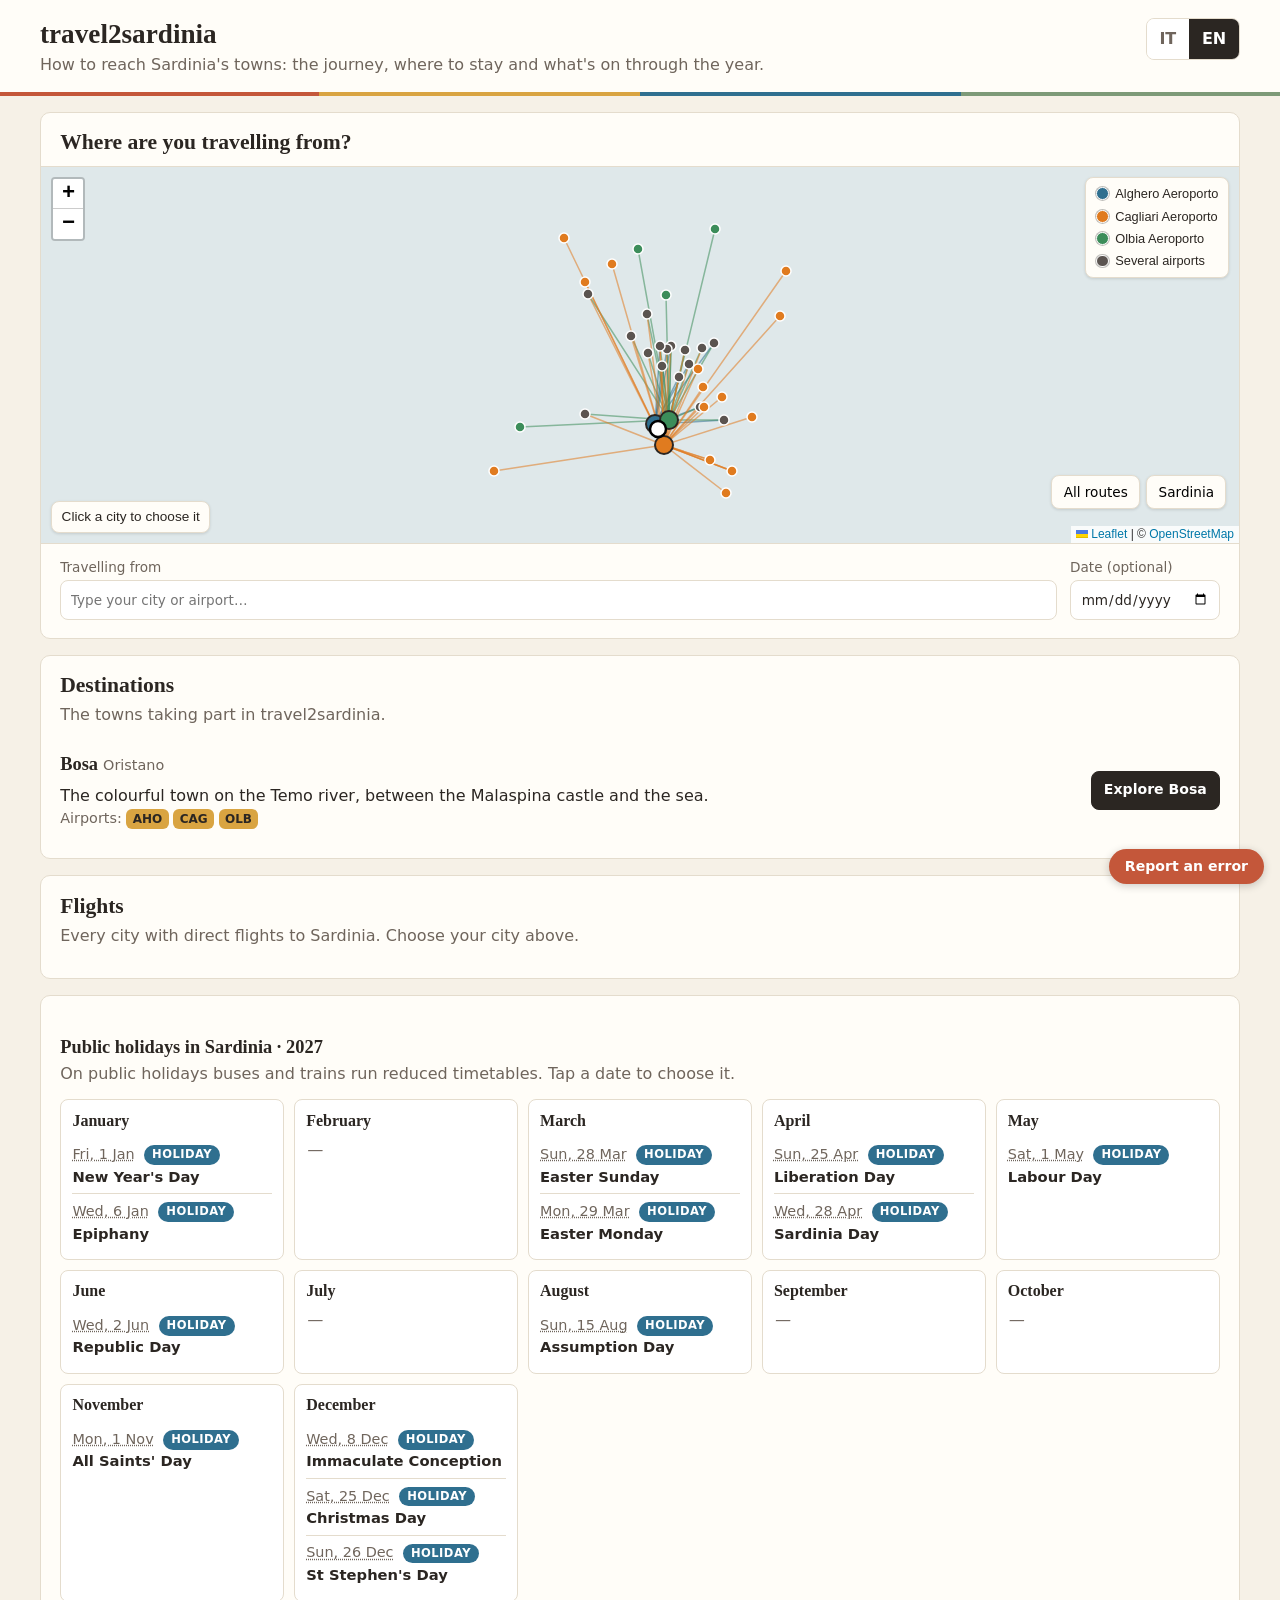
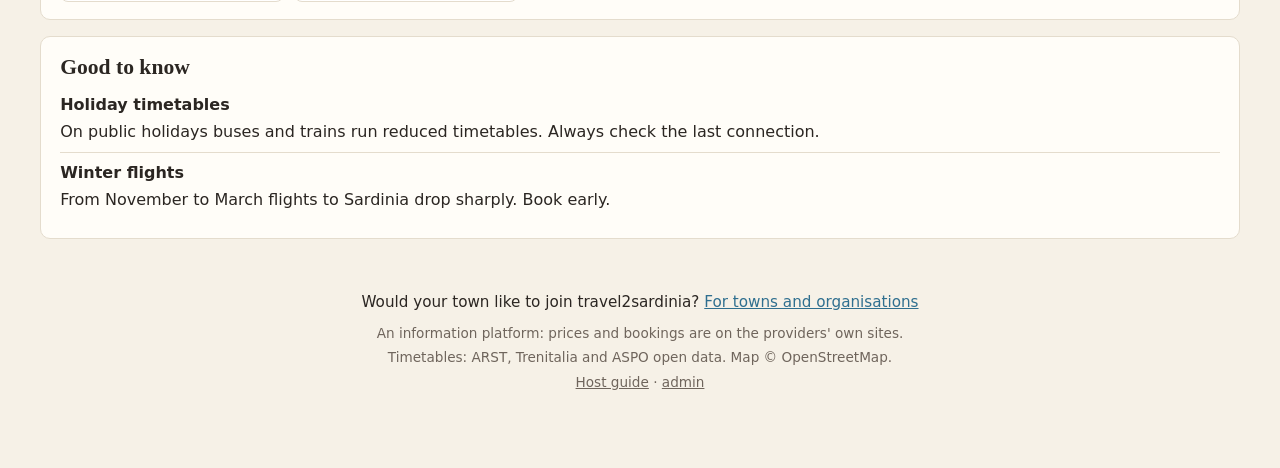
==== commit 391b91f0: "Host guide page (guida/, IT/EN) with a small link next to admin on every page Co-Authored-By: Claude" ====
--- a/index.html
+++ b/index.html
@@ -93,7 +93,7 @@
     <p class="orgs"><span data-i18n="orgs_q_home"></span> <a id="orgs-link" href="organisations/" data-i18n="orgs_link_home"></a></p>
     <p data-i18n="footer_info"></p>
     <p data-i18n="footer_data"></p>
-    <p><a href="admin/" class="admin-link">admin</a></p>
+    <p><a href="guida/" class="admin-link" data-i18n="host_guide"></a> · <a href="admin/" class="admin-link">admin</a></p>
   </footer>
 
   <button type="button" id="feedback-open" class="feedback-btn" hidden data-i18n="fb_button"></button>
--- a/style.css
+++ b/style.css
@@ -61,7 +61,7 @@
 .panel { background: var(--paper); border: 1px solid var(--line); border-radius: var(--radius); padding: 1.1rem 1.2rem; }
 /* One column for the steps of the trip; Accommodation and Events sit side by side when there's room. */
 main > .panel { grid-column: 1 / -1; }
-main > #stays-card, main > #events-card, [data-page=destination] main > #stays, [data-page=destination] main > #events { grid-column: auto; }
+main > #stays-card, main > #events-card { grid-column: auto; }
 #origin-card .mapwrap { margin: .6rem -1.2rem .8rem; }
 #origin-card #map { border-top: 1px solid var(--line); border-bottom: 1px solid var(--line); }
 #origin-card .controls { align-items: flex-end; }
@@ -241,3 +241,27 @@
 .top { flex-wrap: nowrap; align-items: flex-start; }
 .top .brand { flex: 1 1 auto; min-width: 0; }
 .top .lang { flex: none; }
+
+/* stays: town map, type filter, list */
+.town-map { height: 340px; margin: .6rem -1.2rem .8rem; border-top: 1px solid var(--line); border-bottom: 1px solid var(--line); }
+@media (min-width: 900px) { .town-map { height: 420px; } }
+.chips { display: flex; flex-wrap: wrap; gap: .4rem; margin: .4rem 0; }
+.chips .chip { display: inline-flex; align-items: center; gap: .35rem; }
+.chips .chip b { font-weight: 600; opacity: .7; }
+.chips .chip.on { background: var(--ink, #2a2522); color: #fff; border-color: var(--ink, #2a2522); }
+.chips.static .chip { cursor: default; }
+.tdot { display: inline-block; width: .7rem; height: .7rem; border-radius: 50%; margin-right: .35rem; vertical-align: baseline; border: 1px solid rgba(0,0,0,.15); }
+.cards.stays .card { scroll-margin: 6rem; transition: background .4s; }
+.cards.stays .card.flash { background: #fff4d6; }
+.link-btn.small { font-size: .85rem; padding: 0; margin-top: .3rem; }
+.more-stays { display: flex; flex-wrap: wrap; gap: .4rem; align-items: center; margin-top: 1rem; }
+
+/* availability from hosts' calendars */
+.avail { margin-top: .35rem; font-weight: 600; }
+.avail.free { color: #1f7a3a; }
+.avail.booked { color: #9a3b2a; }
+.avail .meta { font-weight: 400; }
+.cards.stays .card.is-booked { opacity: .6; }
+.chips .chip.free { border-color: #1f7a3a; color: #1f7a3a; }
+.chips .chip.free.on { background: #1f7a3a; color: #fff; }
+.avail-hint { margin-top: .3rem; font-style: italic; }
